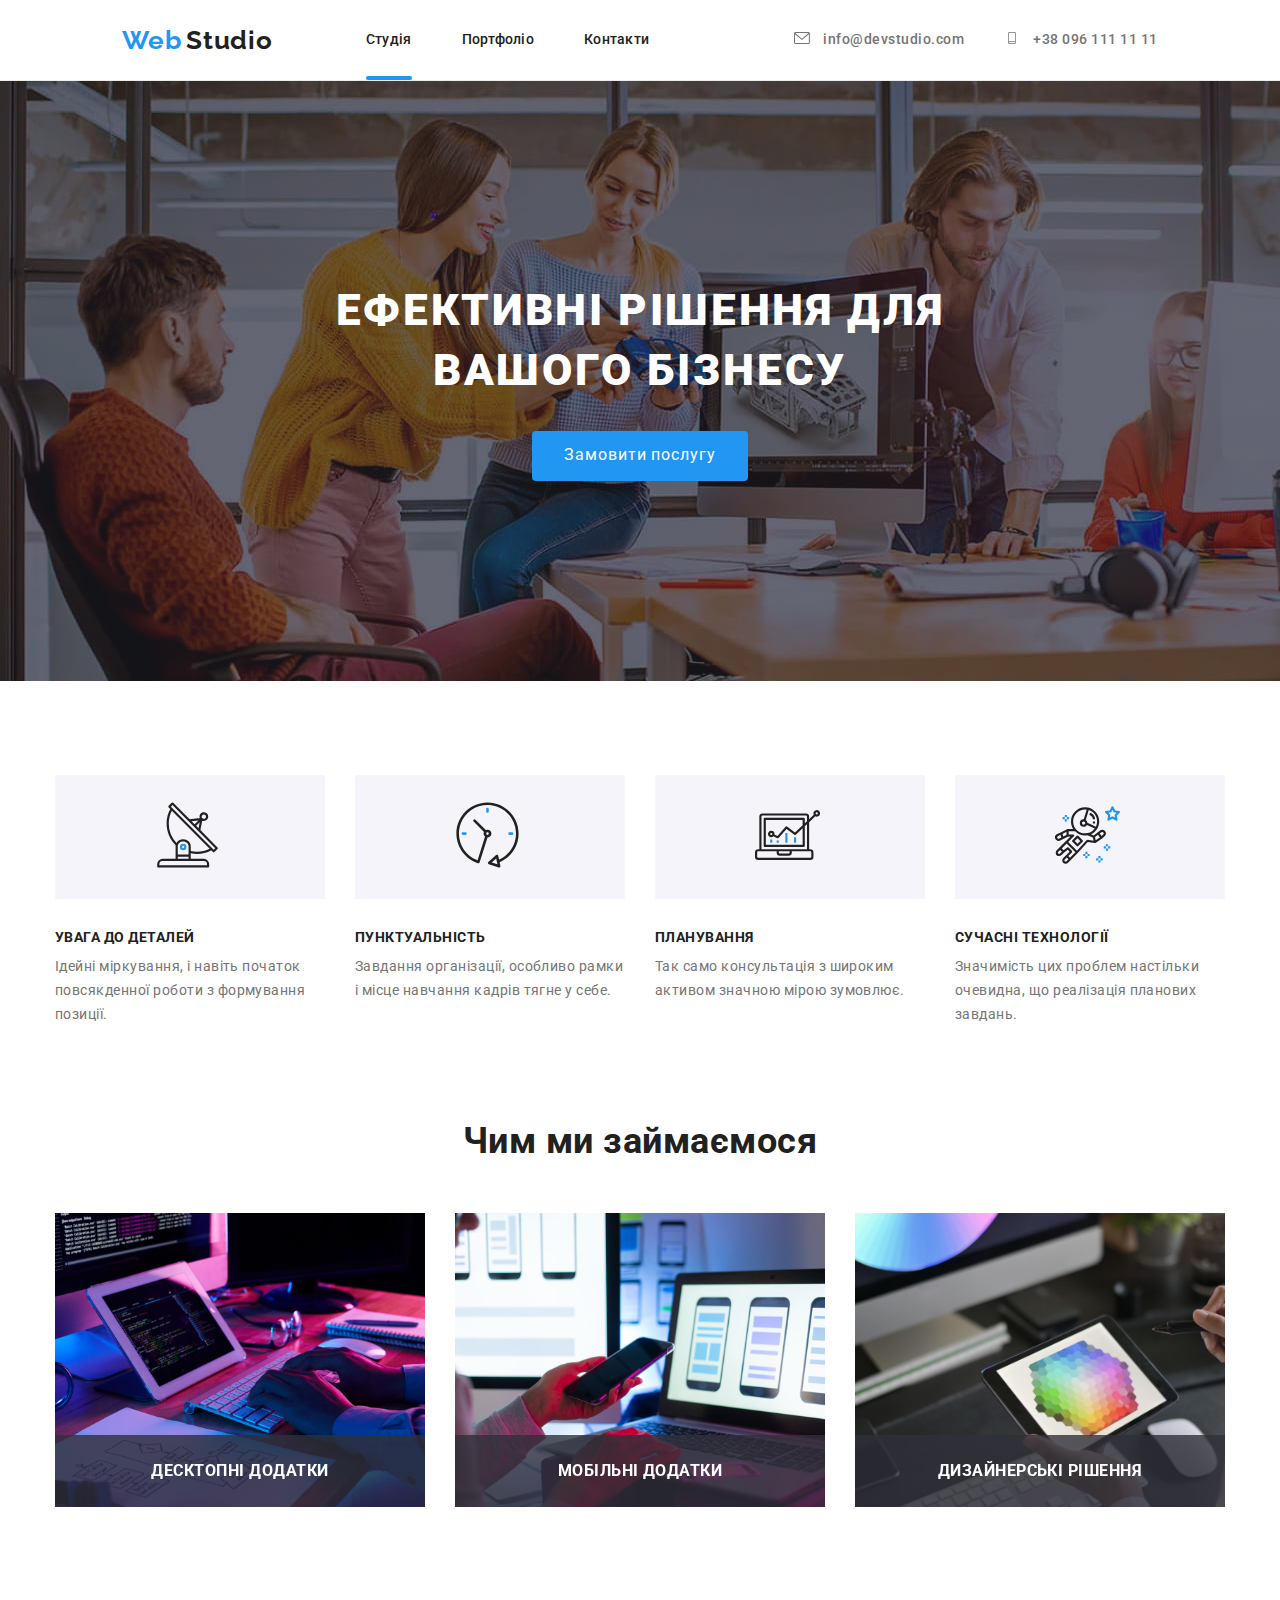
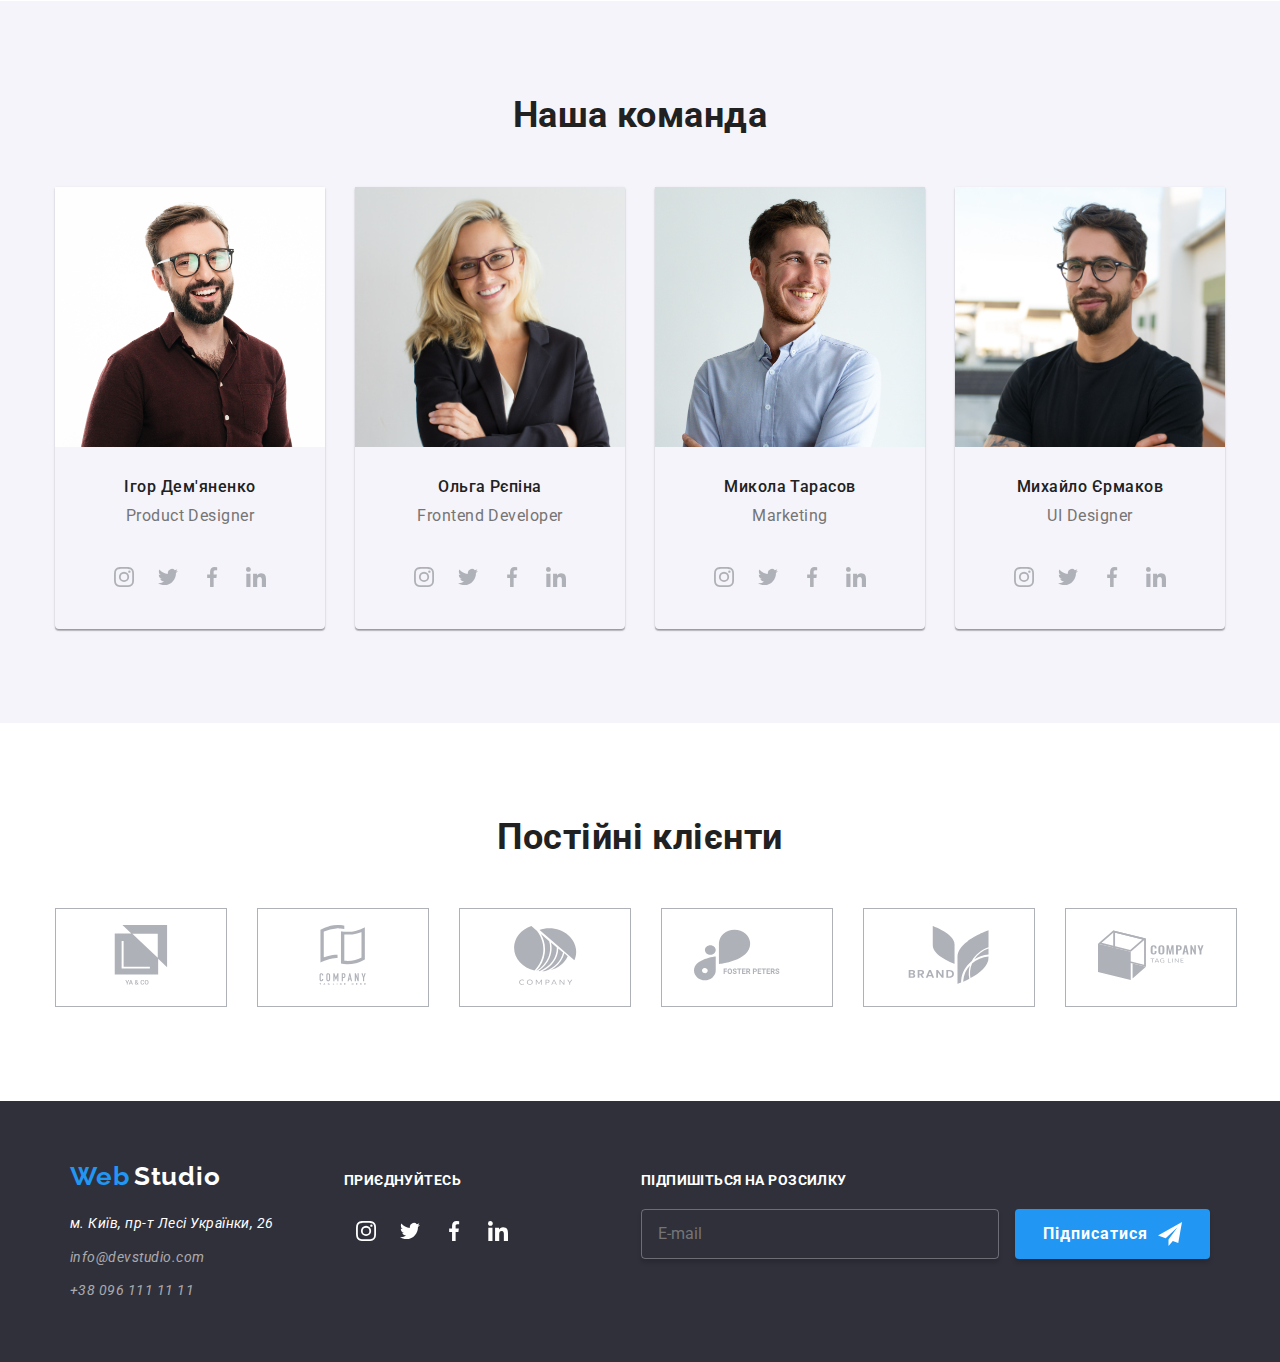
==== index.html @ b7b803d7 "Старт домашки 7" ====
<!DOCTYPE html>
<html lang="uk">
<head>
    <meta charset="UTF-8">
    <meta http-equiv="X-UA-Compatible" content="IE=edge">
    <meta name="viewport" content="width=device-width, initial-scale=1.0">
    
    <link rel="preconnect" href="https://fonts.googleapis.com">
    <link rel="preconnect" href="https://fonts.gstatic.com" crossorigin>
    <link href="https://fonts.googleapis.com/css2?family=Raleway:wght@700&family=Roboto:wght@400;500;700;900&display=swap"
    rel="stylesheet">
    <link rel="stylesheet" href="https://cdnjs.cloudflare.com/ajax/libs/modern-normalize/1.1.0/modern-normalize.min.css">
    <link rel="stylesheet" href="./css/styles.css">
    <title>WebStudio</title>
</head>
    <body>
        <!-- Шапка загальна -->
        <header class="site-header">
            <div class="headercontainerflex">
                <nav class="navcontainer">
                    <a href="index.html" lang="en"><span class="logo-part-one">Web</span> <span class="logo-part-two">Studio</span>
                    </a>
                    <!-- Шапка-ліво -->
                    <ul class="site-nav list">
                        <li class="item"><a href="./index.html" class="site-nav-link current">Студія</a></li>
                        <li class="item"><a href="./portfolio.html" class="site-nav-link">Портфоліо</a></li>
                        <li class="item"><a href="" class="site-nav-link">Контакти</a></li>
                    </ul>
                </nav>
                
                <!-- Шапка-контакти -->
                <div class="contactcontainer">
                    <ul class="header-contact">
                        <li class="item icons-header">
                            
                            <a href="mailto:info@devstudio.com" class="contact-link">
                            <svg class="icon-mail" width="16" height="12">
                                <use href="./images/icons.svg#icon-envelope"></use>
                            </svg> <span class="mail-address">info@devstudio.com</span>
                            </a> </li>
                        <li class="item icons-header">
                            <a href="tel:+380961111111" class="contact-link">
                            <svg class="icon-smartphone" width="16" height="12">
                                <use href="./images/icons.svg#icon-smartphone"></use>
                            </svg>
                            <span class="phone-number">+38 096 111 11 11</span> </a> </li>
                    </ul>
                </div>
            </div>
        </header>
    
        <!-- Основний контент -->
        <main>
            <div class="backgroundsection">
                <!-- Hero заголовок -->
                <section class="hero">
                    <div class="overlay">
                        <div class="herocontainer">
                        <h1 class="hero-title">ЕФЕКТИВНІ РІШЕННЯ ДЛЯ <br> ВАШОГО БІЗНЕСУ</h1>
                        <button class="hero-button" type="button" data-modal-open>Замовити послугу</button>
                    </div>

                    <div class="backdrop is-hidden" data-modal>
                        <div class="modal">
                            <form class="modal-form" name="modal-form">
                                <p>Залиште свої дані, ми вам передзвонимо</p>
                                <div class="form-field">
                                    <label for="name">Ім'я</label>
                                    <input type="text" name="name" id="name">
                                    <svg class="modal-icon" width="18" height="18">
                                        <use href="./images/icons.svg#icon-person"></use>
                                    </svg>
                                </div>
                            
                                <div class="form-field">
                                    <label for="tel">Телефон</label>
                                    <input type="tel" name="phone-number" id="tel">
                                    <svg class="modal-icon" width="18" height="18">
                                        <use href="./images/icons.svg#icon-phone"></use>
                                    </svg>
                                </div>
                            
                                <div class="form-field">
                                    <label for="mail">Пошта</label>
                                    <input type="email" name="email" id="mail">
                                    <svg class="modal-icon" width="18" height="18">
                                        <use href="./images/icons.svg#icon-email"></use>
                                    </svg>
                                </div>
                            
                                <div class="form-comment">
                                    <label for="comment">Коментар</label>
                                    <textarea name="comment" id="comment" rows="5" placeholder="Введіть текст"></textarea>
                                </div>
                            
                                <div class="form-checkbox">
                                    <label class="policy">
                                        <input class="checkbox" type="checkbox" name="policy">
                                        <span class="icon-checkbox"></span>
                                        <span class="policy-text">Погоджуюся з розсилкою та приймаю <a href="" class="policy-link">Умови договору</a></span>
                                    </label>
                                </div>
                            
                                <button type="submit" class="modal-button">Відправити</button>
                            </form>

                            <button class="button-close" type="button" data-modal-close>
                                <svg class="icon-close" width="18" height="18">
                                    <use href="./images/icons.svg#icon-close"></use>
                                </svg>
                            </button>
                        </div>
                    </div>
                </section>
            </div>

                </section>
                <!-- Наші переваги -->
                <!-- Приховати даний заголовок -->
            <div class="contentinterval">
                <section class="section secondary no-padding">
                    <div class="benefit-container">
                        <h2 class="section-title-hiden">Наші переваги</h2>
                        <ul class="benefits-item">
                            <li>
                                <div class="benefit-icons">
                                    <svg class="benefits-icons-antena" width="65" height="70">
                                        <use href="./images/icons.svg#icon-antenna"></use>
                                    </svg>
                                </div>
                                <h3 class="benefit-section-title-text">УВАГА ДО ДЕТАЛЕЙ</h3>
                                <p class="benefit-section-title-paragraph">Ідейні міркування, і навіть початок повсякденної роботи з
                                    формування позиції.</p>
                            </li>

                            <li>
                                <div class="benefit-icons">
                                    <svg class="benefits-icons-clock" width="65" height="70">
                                        <use href="./images/icons.svg#icon-clock"></use>
                                    </svg>
                                </div>
                                <h3 class="benefit-section-title-text">ПУНКТУАЛЬНІСТЬ</h3>
                                <p class="benefit-section-title-paragraph">Завдання організації, особливо рамки і місце навчання
                                    кадрів
                                    тягне у себе.</p>
                            </li>

                            <li>
                                <div class="benefit-icons">
                                    <svg class="benefits-icons-diagram" width="65" height="70">
                                        <use href="./images/icons.svg#icon-diagram"></use>
                                    </svg>
                                </div>
                                <h3 class="benefit-section-title-text">ПЛАНУВАННЯ</h3>
                                <p class="benefit-section-title-paragraph">Так само консультація з широким активом значною мірою
                                    зумовлює.
                                </p>
                            </li>

                            <li>
                                <div class="benefit-icons">
                                    <svg class="benefits-icons-astronaut" width="65" height="70">
                                        <use href="./images/icons.svg#icon-astronaut"></use>
                                    </svg>
                        
                                </div class="benefit-icons">
                                <h3 class="benefit-section-title-text">СУЧАСНІ ТЕХНОЛОГІЇ</h3>
                                <p class="benefit-section-title-paragraph">Значимість цих проблем настільки очевидна, що реалізація
                                    планових
                                    завдань.</p>
                            </li>
                        </ul>
                    </div>
                </section>
            </div>

                <section class="section secondary">
                    <div class="what-we-do-container contentinterval">
                        <h2 class="section-title working">Чим ми займаємося</h2>
                        <ul class="what-we-do-item">
                            <li class="what-we-do-image">
                                <div class="what-we-do-box" >
                                    <a href=""></a> <img width="370" src="./images/index/robota1.jpg"
                                        alt="Розробка програмного забезпечення та його тестування">
                                        <p class="label">ДЕСКТОПНІ ДОДАТКИ</p>
                                </div>
                            </li>
                            <li class="what-we-do-image">
                                <div class="what-we-do-box">
                                    <a href=""></a> <img width="370" src="./images/index/robota2.jpg" alt="Розробка мобільних додатків та їх тестування">
                                    <p class="label">МОБІЛЬНІ ДОДАТКИ</p>
                                </div>
                            </li>
                            <li class="what-we-do-image">
                                <div class="what-we-do-box">
                                    <a href=""></a> <img width="370" src="./images/index/robota3.jpg" alt="Розробка дизайну вашого майбутнього проекту">
                                    <p class="label">ДИЗАЙНЕРСЬКІ РІШЕННЯ</p>
                                </div>
                            </li>
                        </ul>
                    </div>
                </section>
            </div>

            <section class="section third">
                <div class="teamcontainer">
                    <h2 class="section-title">Наша команда</h2>
                    <ul class="team-item">
                        <li class="team-member"><img width="270" src="./images/index/igor.jpg"
                                alt="Ігор Дем'яненко Product Designer">
                            <h3 class="team-section-title">Ігор Дем'яненко</h3>
                            <p lang="en" class="team-section-paragraph">Product Designer</p>
                                <ul class="team-social-list">
                                    <li class="social-list-item">
                                        <a class="team-social-item" href="./">
                                            <svg class="social-icon-team" width="20" height="20">
                                                <use href="./images/icons.svg#icon-instagram"></use>
                                            </svg>
                                        </a>
                                    </li>
                                    <li class="social-list-item">
                                        <a class="team-social-item" href="./">
                                            <svg class="social-icon-team" width="20" height="20">
                                                <use href="./images/icons.svg#icon-twitter"></use>
                                            </svg>
                                        </a>
                                    </li>
                                    <li class="social-list-item">
                                        <a class="team-social-item" href="./">
                                            <svg class="social-icon-team" width="20" height="20">
                                                <use href="./images/icons.svg#icon-facebook"></use>
                                            </svg>
                                        </a>
                                    </li>
                                    <li class="social-list-item">
                                        <a class="team-social-item" href="./">
                                            <svg class="social-icon-team" width="20" height="20">
                                                <use href="./images/icons.svg#icon-linkedin"></use>
                                            </svg>
                                        </a>
                                    </li>
                                </ul>
                        </li>
            
                        <li class="team-member"><img width="270" src="./images/index/olga.jpg"
                                alt="Ольга Рєпіна Frontend Developer">
                            <h3 class="team-section-title">Ольга Рєпіна</h3>
                            <p lang="en" class="team-section-paragraph">Frontend Developer</p>
                                <ul class="team-social-list">
                                    <li class="social-list-item">
                                        <a class="team-social-item" href="./">
                                            <svg class="social-icon-team" width="20" height="20">
                                                <use href="./images/icons.svg#icon-instagram"></use>
                                            </svg>
                                        </a>
                                    </li>
                                    <li class="social-list-item">
                                        <a class="team-social-item" href="./">
                                            <svg class="social-icon-team" width="20" height="20">
                                                <use href="./images/icons.svg#icon-twitter"></use>
                                            </svg>
                                        </a>
                                    </li>
                                    <li class="social-list-item">
                                        <a class="team-social-item" href="./">
                                            <svg class="social-icon-team" width="20" height="20">
                                                <use href="./images/icons.svg#icon-facebook"></use>
                                            </svg>
                                        </a>
                                    </li>
                                    <li class="social-list-item">
                                        <a class="team-social-item" href="./">
                                            <svg class="social-icon-team" width="20" height="20">
                                                <use href="./images/icons.svg#icon-linkedin"></use>
                                            </svg>
                                        </a>
                                    </li>
                                </ul>
                        </li>
            
                        <li class="team-member"><img width="270" src="./images/index/mikola.jpg" alt="Микола Тарасов Marketing">
                            <h3 class="team-section-title">Микола Тарасов</h3>
                            <p lang="en" class="team-section-paragraph">Marketing</p>
                                <ul class="team-social-list">
                                    <li class="social-list-item">
                                        <a class="team-social-item" href="./">
                                            <svg class="social-icon-team" width="20" height="20">
                                                <use href="./images/icons.svg#icon-instagram"></use>
                                            </svg>
                                        </a>
                                    </li>
                                    <li class="social-list-item">
                                        <a class="team-social-item" href="./">
                                            <svg class="social-icon-team" width="20" height="20">
                                                <use href="./images/icons.svg#icon-twitter"></use>
                                            </svg>
                                        </a>
                                    </li>
                                    <li class="social-list-item">
                                        <a class="team-social-item" href="./">
                                            <svg class="social-icon-team" width="20" height="20">
                                                <use href="./images/icons.svg#icon-facebook"></use>
                                            </svg>
                                        </a>
                                    </li>
                                    <li class="social-list-item">
                                        <a class="team-social-item" href="./">
                                            <svg class="social-icon-team" width="20" height="20">
                                                <use href="./images/icons.svg#icon-linkedin"></use>
                                            </svg>
                                        </a>
                                    </li>
                                </ul>
                        </li>
            
                        <li class="team-member"><img width="270" src="./images/index/mihaylo.jpg" alt="Михайло Єрмаков">
                            <h3 class="team-section-title">Михайло Єрмаков</h3>
                            <p lang="en" class="team-section-paragraph">UI Designer</p>
                                <ul class="team-social-list">
                                    <li>
                                        <a class="team-social-item" href="./">
                                            <svg class="social-icon-team" width="20" height="20">
                                                <use href="./images/icons.svg#icon-instagram"></use>
                                            </svg>
                                        </a>
                                    </li>
                                    <li>
                                        <a class="team-social-item" href="./">
                                            <svg class="social-icon-team" width="20" height="20">
                                                <use href="./images/icons.svg#icon-twitter"></use>
                                            </svg>
                                        </a>
                                    </li>
                                    <li>
                                        <a class="team-social-item" href="./">
                                            <svg class="social-icon-team" width="20" height="20">
                                                <use href="./images/icons.svg#icon-facebook"></use>
                                            </svg>
                                        </a>
                                    </li>
                                    <li>
                                        <a class="team-social-item" href="./">
                                            <svg class="social-icon-team" width="20" height="20">
                                                <use href="./images/icons.svg#icon-linkedin"></use>
                                            </svg>
                                        </a>
                                    </li>
                                </ul>
                </div>
            </section>

            <section class="section section-clients">
                <h2 class="section-title">Постійні клієнти</h2>
                <ul class="clients">
                    <li class="icon-clients-item">
                        <a class="icon-clients" href="./">
                            <svg class="client1" width="106" height="60">
                                <use href="./images/icons.svg#icon-client-1"></use>
                            </svg>
                        </a>
                    </li>

                    <li class="icon-clients-item">
                        <a class="icon-clients" href="./">
                            <svg class="client1" width="106" height="60">
                                <use href="./images/icons.svg#icon-client-2"></use>
                            </svg>
                        </a>
                    </li>

                    <li class="icon-clients-item">
                        <a class="icon-clients" href="./">
                            <svg class="client1" width="106" height="60">
                                <use href="./images/icons.svg#icon-client-3"></use>
                            </svg>
                        </a>
                    </li>
                    
                    <li class="icon-clients-item">
                        <a class="icon-clients" href="./">
                            <svg class="client1" width="106" height="60">
                                <use href="./images/icons.svg#icon-client-4"></use>
                            </svg>
                        </a>
                    </li>

                    <li class="icon-clients-item">
                        <a class="icon-clients" href="./">
                            <svg class="client1" width="106" height="60">
                                <use href="./images/icons.svg#icon-client-5"></use>
                            </svg>
                        </a>
                    </li>

                    <li class="icon-clients-item">
                        <a class="icon-clients" href="./">
                            <svg class="client1" width="106" height="60">
                                <use href="./images/icons.svg#icon-client-6"></use>
                            </svg>
                        </a>
                    </li>
                </ul>
            </section>

        </main>    

        <!-- Підвал -->
        <footer class="footer-page">
            <div class="container">
                <div class="footercontainer">
                    <div class="footer-logo-and-address">
                        <a href="index.html" lang="en"><span class="logo-part-one">Web</span> <span class="logo-part-three">Studio</span> </a>
                        <address>
                            <ul>
                                <li> <a href="https://goo.gl/maps/7kfiWNjeo1rzyNs9A" class="contact-link-map"> м. Київ, пр-т Лесі Українки,
                                        26</a></li>
                                <li><a href="mailto:info@devstudio.com" class="contact-link-footer mail">info@devstudio.com</a></li>
                                <li><a href="tel:+380961111111" class="contact-link-footer phone">+38 096 111 11 11</a> </li>
                            </ul>
                        </address>
                    </div>

                    <div class="section-join">
                        <p class="join-item">приєднуйтесь</p>
                        <ul class="join-socials">
                            <li>
                                <a class="footer-social-item" href="./">
                                    <svg class="footer-social-icon" width="20" height="20">
                                        <use href="./images/icons.svg#icon-instagram"></use>
                                    </svg>
                                </a>
                            </li>
                            <li>
                                <a class="footer-social-item" href="./">
                                    <svg class="footer-social-icon" width="20" height="20">
                                        <use href="./images/icons.svg#icon-twitter"></use>
                                    </svg>
                                </a>
                            </li>
                            <li>
                                <a class="footer-social-item" href="./">
                                    <svg class="footer-social-icon" width="20" height="20">
                                        <use href="./images/icons.svg#icon-facebook"></use>
                                    </svg>
                                </a>
                            </li>
                            <li>
                                <a class="footer-social-item" href="./">
                                    <svg class="footer-social-icon" width="20" height="20">
                                        <use href="./images/icons.svg#icon-linkedin"></use>
                                    </svg>
                                </a>
                            </li>
                        </ul>
                    </div>
                    <div class="footer-form">
                        <p class="footer-title">Підпишіться на розсилку</p>
                        <form class="submit-form">
                            <input type="email" name="name" placeholder="E-mail">
                            <button type="submit" class="footer-button">Підписатися
                                <svg class="icon-send" width="24" height="24">
                                    <use href="./images/icons.svg#icon-send"></use>
                                </svg>
                            </button>
                        </form>
                    </div>
                </div>
            </div>
        </footer>
        <script src="./js/modal.js"></script>
    </body>
</html>
---- css/styles.css ----
/* Основний колір тексту #757575; */
/* Другорядний колір тексту rgba(117, 117, 117, 1) */
/* Стиль заголовка #FFFFFF; */
/* Білий #FFFFFF */
/* Білий другорядний #F5F5F5 */
/* Акцент #2196F3 */

:root {
    --primary-text-color: rgba(117, 117, 117, 1);
    --primary-background-color: #FFFFFF;
    --secondary-background-color: #F5F5F5;
    --third-background-color: #F5F4FA;
    --title-text-color: #212121;
    --accent-color: #2196F3;
    --contact-link-text-color: #757575;
    --hero-title-color: #FFFFFF;
    --hero-background-color: #2F303A;
    --backdrop-color: rgba(0, 0, 0, 0.2);
    --animation-duration: 250ms;
    --time-distribution-function: cubic-bezier(0.4, 0, 0.2, 1);
    --close-button-color: rgba(0, 0, 0, 0.1);


}

/* Загальні на весь документ */
body {
    background: var(--primary-background-color);
    color: var(--primary-text-color);
    font-family: 'Roboto', sans-serif;
    letter-spacing: 0.03em;
    }

ul {
        list-style: none;
        margin: 0px;
        padding: 0px;
    }

a {
    text-decoration-line: none;
}

img {
    display: block;
}

.section {
    margin: 0;
    padding-bottom: 94px;
    padding-top: 94px;
    /* border: 2px solid red; */
}

.section-title {
    color: var(--title-text-color);
    font-weight: 700;
    font-size: 36px;
    line-height: 1.16;
    text-align: center;
    padding: 0;
    margin-bottom: 50px;

}

.no-padding {
    padding-top: 0;
    padding-bottom: 0;
}

h1, h2, h3, h4, h5, h6, p {
    margin: 0;
    padding: 0;
}

/* Логотип шапка */

.site-header {
    background-color: var(--hero-title-color);
    /* border: 2px solid tomato; */
    border-bottom: 1px solid #ECECEC;
}

.navcontainer {
    margin-left: auto;
    margin-right: auto;
    padding-left: 15px;
    padding-right: 15px;
    /* border: 2px solid tomato; */
    display: flex;
    align-items: center;
}

.headercontainerflex {
    display: flex;
    width: 1200px;
    align-items: center;
    margin-left: auto;
    margin-right: auto;
    padding-left: 15px;
    padding-right: 15px;
    /* border: 2px solid tomato; */
}

.herocontainer, .benefit-container, .what-we-do-container, .teamcontainer, .footercontainer , .filterbutton , .portfoliocontainer {
    margin-left: auto;
    margin-right: auto;
    padding-left: 15px;
    padding-right: 15px;
    width: 1200px;
    /* border: 2px solid tomato; */
}

.logo-part-one {
    color: var(--accent-color);
    letter-spacing: 0.03em;
}
.logo-part-two {
    color: var(--title-text-color);
    letter-spacing: 0.03em;
}

.logo-part-one, .logo-part-two, .logo-part-three {
    font-family: 'Raleway', sans-serif;
    font-weight: 700;
    font-size: 26px;
    line-height: 1.19;
    padding-top: 24px;
    padding-bottom: 24px;
}

/* Навігація шапка */
.site-nav-link:hover, .site-nav-link:focus, .site-nav-link:active {
    color: var(--accent-color);
    /* border-bottom: 5px solid var(--accent-color); */
}

.site-nav, .item {
    display: flex;
    color: var(--title-text-color);
    /* margin-right: 50px; */
}

.site-nav {
    margin-left: 93px;
}

/* .site-nav, .item:not(:last-child) {
    margin-right: 50px;
}  */

.site-nav .item + .item {
    margin-left: 50px;
}

.current {
    position: relative;
}

.current::after {
    content: '';
    position: absolute;
    left: 0;
    bottom: 0;
    display: block;
    width: 100%;
    height: 4px;
    background-color: var(--accent-color);
    border-radius: 2px;
}


.site-nav-link {
    color: var(--title-text-color);
    font-weight: 500;
    font-size: 14px;
    line-height: 1.14;
    letter-spacing: 0.02em;
    /* border: 2px solid black; */
    display: block;
    padding-top: 32px;
    padding-bottom: 32px;
}

/* Шапка контакти */

.contactcontainer {
    margin-left: auto;
    margin-right: auto;
    padding-left: 15px;
    padding-right: 15px;
    /* border: 2px solid tomato; */
    display: flex;
    align-items: center;
}

.header-contact {
    display: flex;
    margin-left: auto;
    align-items: center;
}

.header-contact .item+.item {
    margin-left: 30px;
}

.icons-header {
    align-items: center;
}


.contact-link:hover, .contact-link:focus, .contact-link:active {
    color: var(--accent-color);
    fill: var(--accent-color);
}

.icon-mail, .icon-smartphone {
    fill:currentColor;
}

.phone-number, .mail-address {
    margin-left: 10px;
}


.contact-link {
    color: var(--contact-link-text-color);
    font-weight: 500;
    font-size: 14px;
    line-height: 1.14;
    padding-top: 32px;
    padding-bottom: 32px;
    margin-left: 10px;
    /* padding-left: 10px; */
}

/* Заголовок та бекграунд Hero */
.hero {
    background-color: var(--hero-background-color);
    text-align: center;
}

.overlay {
    background-image: linear-gradient(to right,
    rgba(47, 48, 58, 0.4), 
    rgba(47, 48, 58, 0.4)), 
    url(../images/svg-and-bj/herobg.jpg);
    max-width: 1600px;
    height: 600px;
    margin-left: auto;
    margin-right: auto;
}

.hero-title {
    margin-top: 0;
    padding-top: 200px;
    margin-bottom: 30px;
    font-weight: 900;
    font-size: 44px;
    line-height: 1.36;
    color: var(--hero-title-color);
    letter-spacing: 0.06em;

}

/* Кнопка замовити */

.hero-button {
    background-color: var(--accent-color);
    color: var(--hero-title-color);
    letter-spacing: 0.06em;
    cursor: pointer;
    border-radius: 4px;
    padding: 10px 32px;
    min-width: 216px;
    min-height: 50px;
    text-align: center;
    margin-bottom: 200px;
    border: transparent;
}

/* Модальне вікно Hero */

.backdrop {
    position: fixed;
    top: 0;
    left: 0;
    width: 100%;
    height: 100%;
    background-color: var(--backdrop-color);
    opacity: 1;
    transition: opacity var(--animation-duration) var(--time-distribution-function);
}

.backdrop.is-hidden {
    opacity: 0;
    pointer-events: none;
}

.backdrop.is-hidden .modal {
    transform: translate(-50%, -50%) scale(0.5);
}

.modal {
    position: absolute;
    padding: 40px;
    top: 50%;
    left: 50%;
    width: 528px;
    height: 581px;
    background-color: var(--primary-background-color);
    box-shadow: 0px 1px 3px rgba(0, 0, 0, 0.12),
        0px 1px 1px rgba(0, 0, 0, 0.14),
        0px 2px 1px rgba(0, 0, 0, 0.2);
    border-radius: 4px;

    transform: translate(-50%, -50%) scale(1);
    transition: transform var(--animation-duration) var(--time-distribution-function);
}

.modal-form {
    width: 100%;
}

.modal-form p {
    margin-bottom: 12px;
    font-weight: 700;
    font-size: 20px;
    line-height: 1.15;
    text-align: center;
    color: var(--title-text-color);
}

.form-field {
    position: relative;
    display: flex;
    flex-direction: column;
    margin-bottom: 10px;
    outline: none;
}

.form-field label {
    margin-bottom: 4px;
    text-align: left;
    font-size: 12px;
    line-height: 1.16;
    letter-spacing: 0.01em;
}

.form-field input {
    padding-top: 11px;
    padding-bottom: 11px;
    padding-left: 42px;
    border: 1px solid rgba(33, 33, 33, 0.2);
    border-radius: 4px;
    transition: border-color var(--animation-duration) var(--time-distribution-function);
}

.modal-icon {
    position: absolute;
    top: 50%;
    left: 12px;
    fill: var(--title-color);
    transition: fill var(--animation-duration) var(--time-distribution-function);
}

.form-field:focus-within>.modal-icon {
    fill: var(--accent-color);
}

.form-field:focus-within>input {
    border-color: var(--accent-color);
}

.form-comment {
    display: flex;
    flex-direction: column;
    margin-bottom: 20px;
}

.form-comment label {
    margin-bottom: 4px;
    text-align: left;
    font-size: 12px;
    line-height: 1.16;
    letter-spacing: 0.01em;
}

.form-comment textarea {
    height: 120px;
    padding: 12px 16px;
    resize: none;
    border: 1px solid rgba(33, 33, 33, 0.2);
    border-radius: 4px;
    transition: border-color var(--animation-duration) var(--time-distribution-function);
}

.form-comment:focus-within textarea {
    border-color: var(--accent-color);
}

.form-checkbox {
    margin-bottom: 30px;
    display: flex;
    justify-content: center;
}

.policy {
    display: flex;
    align-items: center;
}

.checkbox {
    position: absolute;
    width: 1px;
    height: 1px;
    margin: -1px;
    border: 0;
    padding: 0;
    /* white-space: nowrap; */
    overflow: hidden;
}

.icon-checkbox {
    display: inline-block;
    width: 16px;
    height: 15px;
    margin-right: 7px;
    border: 2px solid var(--title-text-color);
    border-radius: 2px;
    cursor: pointer;
    transition: border-color var(--animation-duration) var(--time-distribution-function),
                background-image var(--animation-duration) var(--time-distribution-function),
                background-color var(--animation-duration) var(--time-distribution-function);
}

.checkbox:checked+.icon-checkbox {
    border-color: var(--accent-color);
    background-color: var(--accent-color);
    background-image: url(../images/check-icon.svg);
    background-size: contain;
    background-position: center;
    background-origin: border-box;
}

.policy-text {
    font-size: 14px;
    font-weight: 400;
    line-height: 1.71;
    letter-spacing: 0.03em;
    text-align: left;
}

.policy-link {
    position: relative;
    display: inline-block;
    color: var(--accent-color);
}

.modal-button {
    padding: 10px 52px;
    font-weight: 700;
    font-family: inherit;
    font-size: 16px;
    line-height: 1.88;
    letter-spacing: 0.06em;
    color: var(--hero-title-color);
    background: var(--accent-color);
    box-shadow: 0px 4px 4px rgba(0, 0, 0, 0.15);
    border-radius: 4px;
    border-width: 0;
    cursor: pointer;
    transition: background-color var(--animation-duration) var(--time-distribution-function);
}

.modal-button:hover,
.modal-button:focus {
    background-color: #188CE8;
}


.button-close {
    position: absolute;
    display: flex;
    top: 8px;
    right: 8px;
    width: 30px;
    height: 30px;
    justify-content: center;
    align-items: center;

    fill: black;
    border-radius: 50%;
    background: var(--primary-white-color);
    border: 1px solid var(--close-button-color);
    cursor: pointer;

    transition: fill var(--animation-duration) var(--time-distribution-function);
}

.button-close:hover,
.button-close:focus {
    fill: var(--accent-color);
}

.icon-close {
    fill: inherit;
}

/* Наші переваги */

.backgroundsection {
}

.contentinterval {
    padding-top: 94px;
}

.secondary {
    padding-top: 0;
}

.benefits-item {
    display: flex;
    justify-content: space-between;
}

.benefit-icons {
    justify-content: space-between;
    padding: 25px 100px;
    /* display: inline-block;
    display: flex; */
    background-color: var(--third-background-color);
    margin-bottom: 30px;
    align-items: center;
}


.benefits-item .benefit-icons+.benefit-icons {
    margin-left: 30px;
}


/* .benefit-icon-warning::before {
    content: "";
    width: 270px;
    height: 120px;
    display: inline-block;
    margin-right: 10px;
    background-image: url(../images/svg-and-bj/svg/group1.svg);
    align-self: center;
    margin-bottom: 30px;
    background-size: contain;
    background-repeat: no-repeat;
    background-position: center;
}

.benefit-icon-punctuality::before {
    content: "";
    width: 270px;
    height: 120px;
    display: inline-block;
    margin-right: 10px;
    background-image: url(../images/svg-and-bj/svg/group2.svg);
    align-self: center;
    margin-bottom: 30px;
    background-size: contain;
    background-repeat: no-repeat;
    background-position: center;    
}

.benefit-icon-planning::before {
    content: "";
    width: 270px;
    height: 120px;
    display: inline-block;
    margin-right: 10px;
    background-image: url(../images/svg-and-bj/svg/group3.svg);
    align-self: center;
    margin-bottom: 30px;
    background-size: contain;
    background-repeat: no-repeat;
    background-position: center;    
}

.benefit-icon-tex::before {
    content: "";
    width: 270px;
    height: 120px;
    display: inline-block;
    margin-right: 10px;
    background-image: url(../images/svg-and-bj/svg/group4.svg);
    align-self: center;
    margin-bottom: 30px;
    background-size: contain;
    background-repeat: no-repeat;
    background-position: center;
} */

.benefits-item > li {
    width: 270px;
}

.benefits-item .item+.item {
    margin-left: 50px;
    /* border: 2px solid tomato; */
}

.section-title-hiden {
    position: absolute;
    width: 1px;
    height: 1px;
    margin: -1px;
    border: 0;
    padding: 0;
    white-space: nowrap;
    clip-path: inset(100%);
    clip: rect(0 0 0 0);
    overflow: hidden;
}

.benefit-section-title-text {
    color: var(--title-text-color) ;
    font-weight: 700;
    font-size: 14px;
    line-height: 16px;
    margin-bottom: 10px;

}

.benefit-section-title-paragraph {
    color: var(--contact-link-text-color);
    font-weight: 400;
    font-size: 14px;
    line-height: 1.71;
}

/* Чим ми займаємося */

.what-we-do-item {
    display: flex;
}

.working {
    padding-top: 0;
}

.what-we-do-item .what-we-do-image+.what-we-do-image {
    margin-left: 30px;
    /* border: 2px solid tomato; */
}


.what-we-do-image {

}

.what-we-do-box {
    position: relative;
}

.label {
    position: absolute;
    bottom: 0;
    padding-top: 27px;
    padding-bottom: 27px;
    width: 100%;
    font-weight: 700;
    line-height: 1.14;
    text-align: center;
    color: var(--hero-title-color);
    background-color: rgba(47, 48, 58, 0.8);
}


/* Наша команда */

.team-item {
    display: flex;
    text-align: center;
}

.team-member {
    box-shadow: 0px 1px 3px rgba(0, 0, 0, 0.12), 0px 1px 1px rgba(0, 0, 0, 0.14), 0px 2px 1px rgba(0, 0, 0, 0.2);
    border-radius: 0px 0px 4px 4px;

    
}

.team-item .team-member+.team-member {
    margin-left: 30px;
    /* border: 2px solid tomato; */
}




.third {
    background-color: var(--third-background-color);
}

.team-section-title {
    color: var(--title-text-color);
    font-weight: 500;
    font-size: 16px;
    line-height: 1.19;
    margin-top: 30px;
    margin-bottom: 10px;
}

.team-section-paragraph {
    color: var(--contact-link-text-color);
    font-weight: 400;
    font-size: 16px;
    line-height: 19px;
    padding-bottom: 30px;
}

.team-social-list {
    padding-bottom: 30px;
    display: flex;
    justify-content: center;
}

.social-icon-button {
    margin: 0;
    width: 44px;
    height: 44px;
    border-radius: 50%;
    justify-content: center;
    border: none;
}

.icon-social {
    /* border: 1px solid black; */
    display: inline-block;
    margin-bottom: 30px;
    width: 44px;
    height: 44px;
    fill: #AFB1B8;
}

/* .join-socials .icon-footer-social+.icon-footer-social {
    margin-left: 10px;
    /* border: 2px solid tomato; */
} */

.team-social-list .social-list-item+.social-list-item {
    margin-left: 10px;
    /* border: 2px solid tomato; */
}

.icon-social:hover {
    background-color: #2196F3;
    border-radius: 50%;
    /* fill: var(--hero-title-color); */
} 

.team-social-icons:hover {
    fill: var(--hero-title-color);
}

.team-social-icons:hover {

}

.social-icon-team {
    fill: currentColor;
}

.footer-social-icon {
    fill: #FFFFFF;
}

.team-social-item {
    cursor: pointer;
    display: flex;
    color: #AFB1B8;
    justify-content: center;
    padding: 12px;
    border-radius: 50%;
}

.team-social-item:hover {
    background-color: #2196F3;
    border-radius: 50%;
    color: #FFFFFF;
}

.team-social-icons {
    width: 20px;
    height: 20px;
    fill: #AFB1B8;
    background-position: center;
    background-size: contain;
}

.clients {
    display: flex;
    width: 1200px;
    margin-left: auto;
    margin-right: auto;
    justify-content: space-between;
    padding-left: 15px;
    padding-right: 15px;
}

.clients .icon-clients-item+.icon-clients-item {
    margin-left: 30px;
}

.icon-clients {
    fill: #AFB1B8;
    justify-content: space-between;
    border: 1px solid #AFB1B8;
    padding: 16px 32px;
    display: inline-block;
    background-size: contain;
    background-repeat: no-repeat;
    background-position: center;
}

.icon-clients:hover {
    fill: #2196F3;
    border-color: #2196F3;
}

/* Підвал */

.footer-page {
    background-color: var(--hero-background-color);
    /* border: 2px solid tomato; */
}

.container {
    width: 1200px;
    display: flex;
    align-items: center;
    margin-left: auto;
    margin-right: auto;
    padding-left: 15px;
    padding-right: 15px;
    /* border: 2px solid tomato; */
}

.footercontainer {
    padding-top: 60px;
    /* border: 2px solid tomato; */
    display: flex;
}

.contact-link-map {
    color: var(--hero-title-color);
    font-weight: 400;
    font-size: 14px;
    line-height: 1.71;
    display: inline-block;
    margin-top: 20px;
    margin-bottom: 9px;
}

.contact-link-footer {
    color: rgba(255, 255, 255, 0.6);
    font-weight: 400;
    font-size: 14px;
    line-height: 24px;
    display: inline-block;
}

.mail {
    margin-bottom: 9px;
}

.phone {
    margin-bottom: 60px;
}

.logo-part-three {
    color: var(--hero-title-color);
    font-weight: 700;
    font-size: 26px;
    line-height: 1.19;
    letter-spacing: 0.03em;
}

.join-item {
    padding-top: 12px;
    color: var(--hero-title-color);
    font-weight: 700;
    font-size: 14px;
    line-height: 1.14;
    letter-spacing: 0.03em;
    text-transform: uppercase;
    margin-bottom: 20px;
    margin-left: 70px;
}


.footer-social-item {
    cursor: pointer;
    display: flex;
    color: #AFB1B8;
    justify-content: center;
    padding: 12px;
    border-radius: 50%;
}

.footer-social-item:hover {
    background-color: #2196F3;
    color: #2196F3;
    fill: #ffffff;
}

.join-socials {
    display: flex;
    margin-left: 70px;
    justify-content: center;
}

.icon-footer-social {
    cursor: pointer;
    display: flex;
    color: #AFB1B8;
    justify-content: center;
    padding: 12px;
    border-radius: 50%;
}

.social-icons-footer {
    width: 20px;
    height: 20px;
    fill: white;
    background-position: center;
    justify-content: center;
}

.icon-footer-social:hover {
    background-color: #2196F3;
    border-radius: 50%;
}


.icon-footer-social .footer-social-item+.footer-social-item {
    margin-left: 10px;
    border: 1px solid #AFB1B8;
}

.footer-title {
    padding-top: 12px;
        color: var(--hero-title-color);
        font-weight: 700;
        font-size: 14px;
        line-height: 1.14;
        letter-spacing: 0.03em;
        text-transform: uppercase;
        margin-bottom: 20px;
}

.footer-form {
    margin-left: auto;
}

.submit-form input {
    width: 358px;
    margin-right: 12px;
    padding: 15px 16px;
    color: var(--primary-background-color);
    background-color: inherit;
    border: 1px solid rgba(255, 255, 255, 0.3);
    box-shadow: 0px 4px 4px rgba(0, 0, 0, 0.15);
    border-radius: 4px;
}

.footer-button {
    display: inline-flex;
    align-items: center;
    padding: 10px 28px;
    font-family: inherit;
    font-weight: 700;
    font-size: 16px;
    line-height: 1.88;
    letter-spacing: 0.06em;
    color: var(--primary-background-color);
    fill: var(--primary-background-color);
    background-color: var(--accent-color);
    box-shadow: 0px 4px 4px rgba(0, 0, 0, 0.15);
    border-radius: 4px;
    border-width: 0;
    cursor: pointer;

    transition: background-color var(--animation-duration) var(--time-distribution-function);
}

.footer-button:hover,
.footer-button:focus {
    background-color: #188CE8;
}

.icon-send {
    margin-left: 10px;
}

/* Портфоліо */

.portfolio-background-color {

}

.filtering-button:hover, .filtering-button:focus  {
    background-color: var(--accent-color);
    color: var(--hero-title-color);
}

.filterbutton {
    padding-top: 94px;
    margin-top: 0px;
    margin-bottom: 50px;
    /* border: 2px solid tomato; */
    text-align: center;
    justify-content: center;
}

.filtre-item {
    display: flex;
    align-items: center;
    justify-content: center;
}

.filtre-item .filtre-buttom+.filtre-buttom {
    margin-left: 8px;
    /* border: 2px solid tomato; */
}


.filtering-button {
    color: var(--title-text-color);
    font-weight: 500;
    font-size: 16px;
    line-height: 1.63;  
    letter-spacing: 0.03em;
    cursor: pointer;
    border-radius: 4px;
    padding: 6px 22px;
    text-align: center;
    border: transparent;
}

.filtering-button:hover, .filtering-button:focus {
    box-shadow: 0px 3px 1px rgba(0, 0, 0, 0.1), 0px 1px 2px rgba(0, 0, 0, 0.08), 0px 2px 2px rgba(0, 0, 0, 0.12);
}

.portfoliocontainer {
    margin-bottom: 94px;
}

.portfolio-item {
    display: flex;
    flex-wrap: wrap;

}

.portfolio-example {
    margin-right: 30px;
    margin-bottom: 30px;
}

.portfolio-example:hover, .portfolio-example:focus {
    box-shadow: 0px 1px 1px rgba(0, 0, 0, 0.12), 0px 4px 4px rgba(0, 0, 0, 0.06), 1px 4px 6px rgba(0, 0, 0, 0.16);
}

.portfolio-item :nth-child(3n) {
    margin-right: 0;
}

.portfolio-item :nth-last-child(-n+3) {
    margin-bottom: 0;
}

.portfolio-text {
    color: var(--title-text-color);
    font-weight: 700;
    font-size: 18px;
    line-height: 2.0;
    letter-spacing: 0.06em;
    border-left: 1px solid #EEEEEE;
    border-right: 1px solid #EEEEEE;
    padding-left: 24px;
    padding-top: 20px;
    }

.portfolio-paragraph {
    color: var(--contact-link-text-color);
    font-weight: 400;
    font-size: 16px;
    line-height: 1.88;
    letter-spacing: 0.03em;
    padding-top: 4px;
    border-bottom: 1px solid #EEEEEE;
    border-left: 1px solid #EEEEEE;
    border-right: 1px solid #EEEEEE;
    padding-left: 24px;
    padding-bottom: 20px;
}

/* .portfolio-example-box {
    position: relative;
    overflow: hidden;
}

.portfolio-box-overlay {
    position: absolute;
    top: 0;
    left: 0;
    width: 100%;
    height: 100%;
    padding: 63px 24px;
        
    font-size: 18px;
    line-height: 1.56;
        
    color: var(--primary-white-color);
    background-color: var(--accent-color);
    transform: translatey(100%);
    transition: transform var(--animation-duration) var(--time-distribution-function);
}

.portfolio-box-overlay:hover {
    transform: translatey(0);
} */

.rekurs {
    position: relative;
    overflow: hidden;
}

.overlay-port {
    position: absolute;
    width: 370px;
    height: 294px;
    padding-left: 24px;
    padding-right: 24px;
    display: flex;
    color: #ffffff;
    font-size: 18px;
    line-height: 1.55;
    letter-spacing: 0.54px;
    background-color: rgba(33, 150, 243, 0.9);
    transition: transform 250ms cubic-bezier(0.4, 0, 0.2, 1);
    opacity: 0;
}

.portfolio-item li:focus .overlay-port,
.portfolio-item li:hover .overlay-port {
    transform: translateY(-100%);
    opacity: 1;
}

.overlay-port p {
    margin: auto;
}
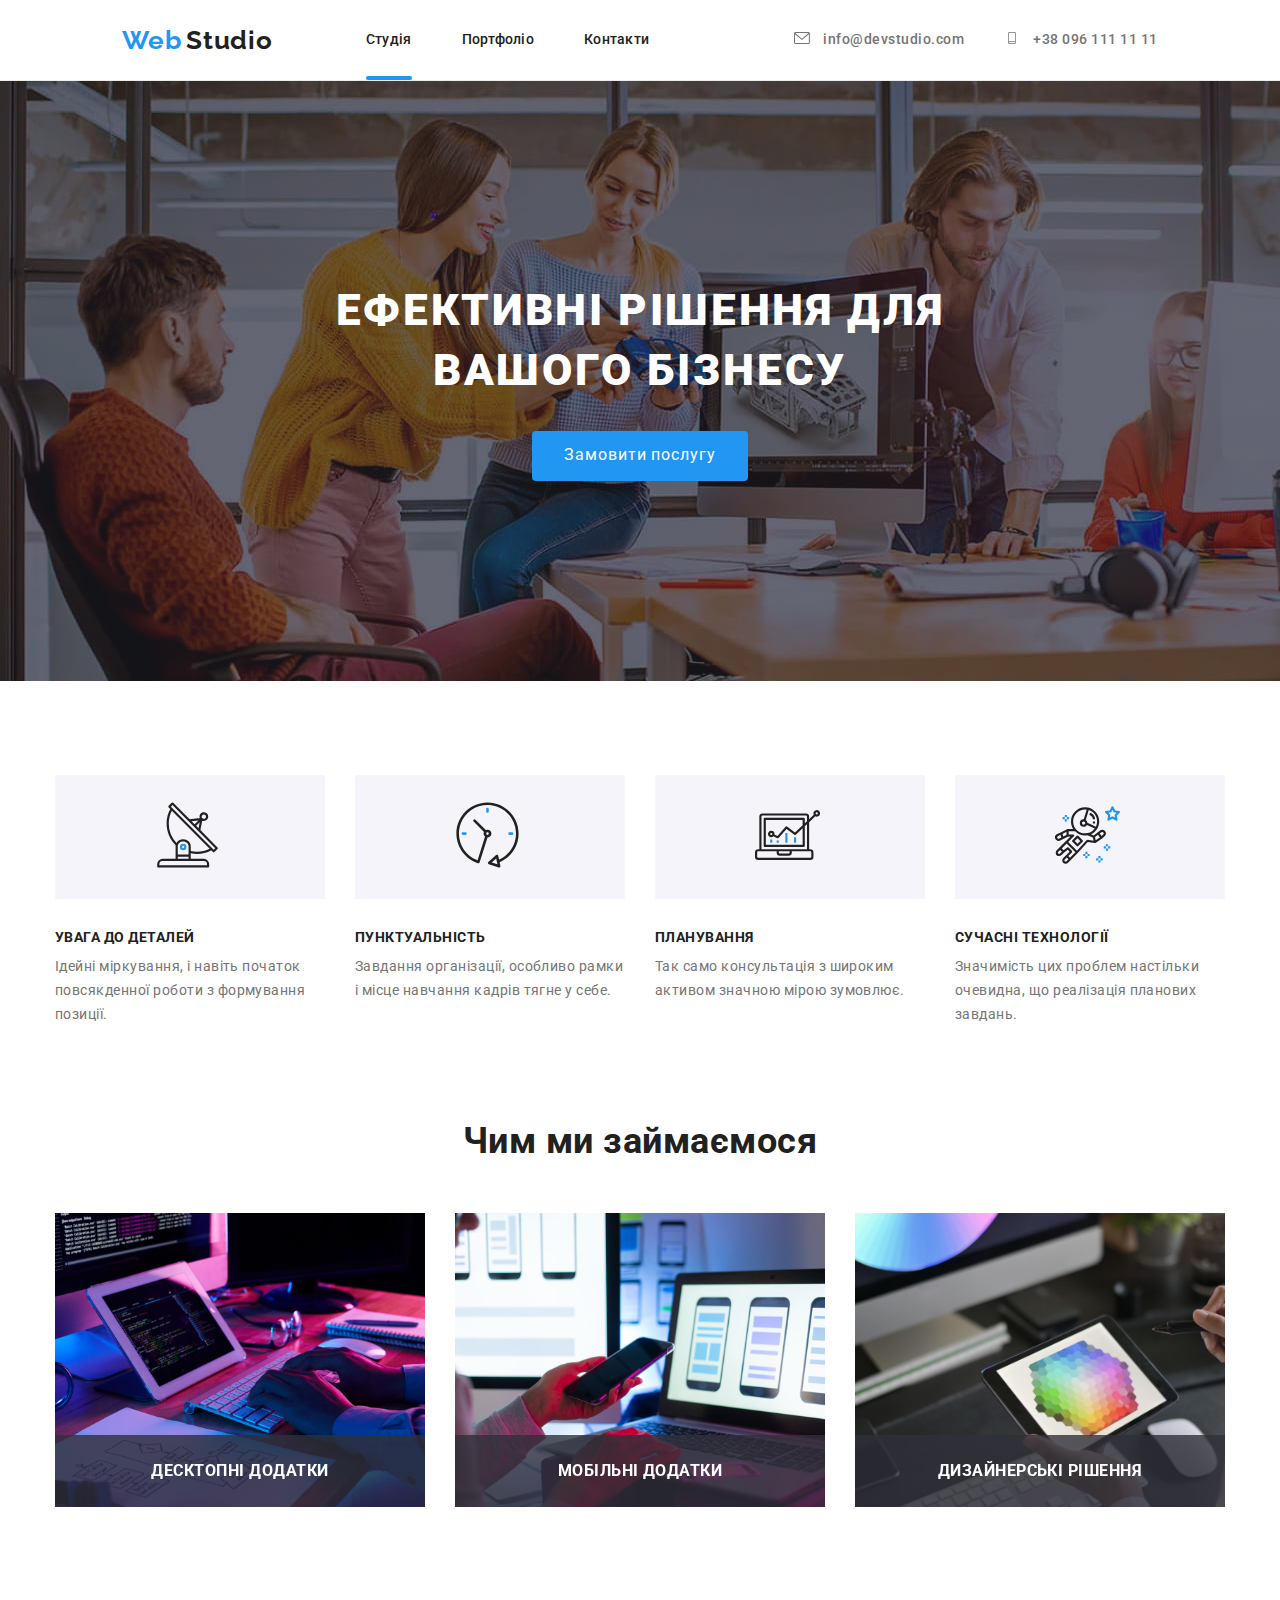
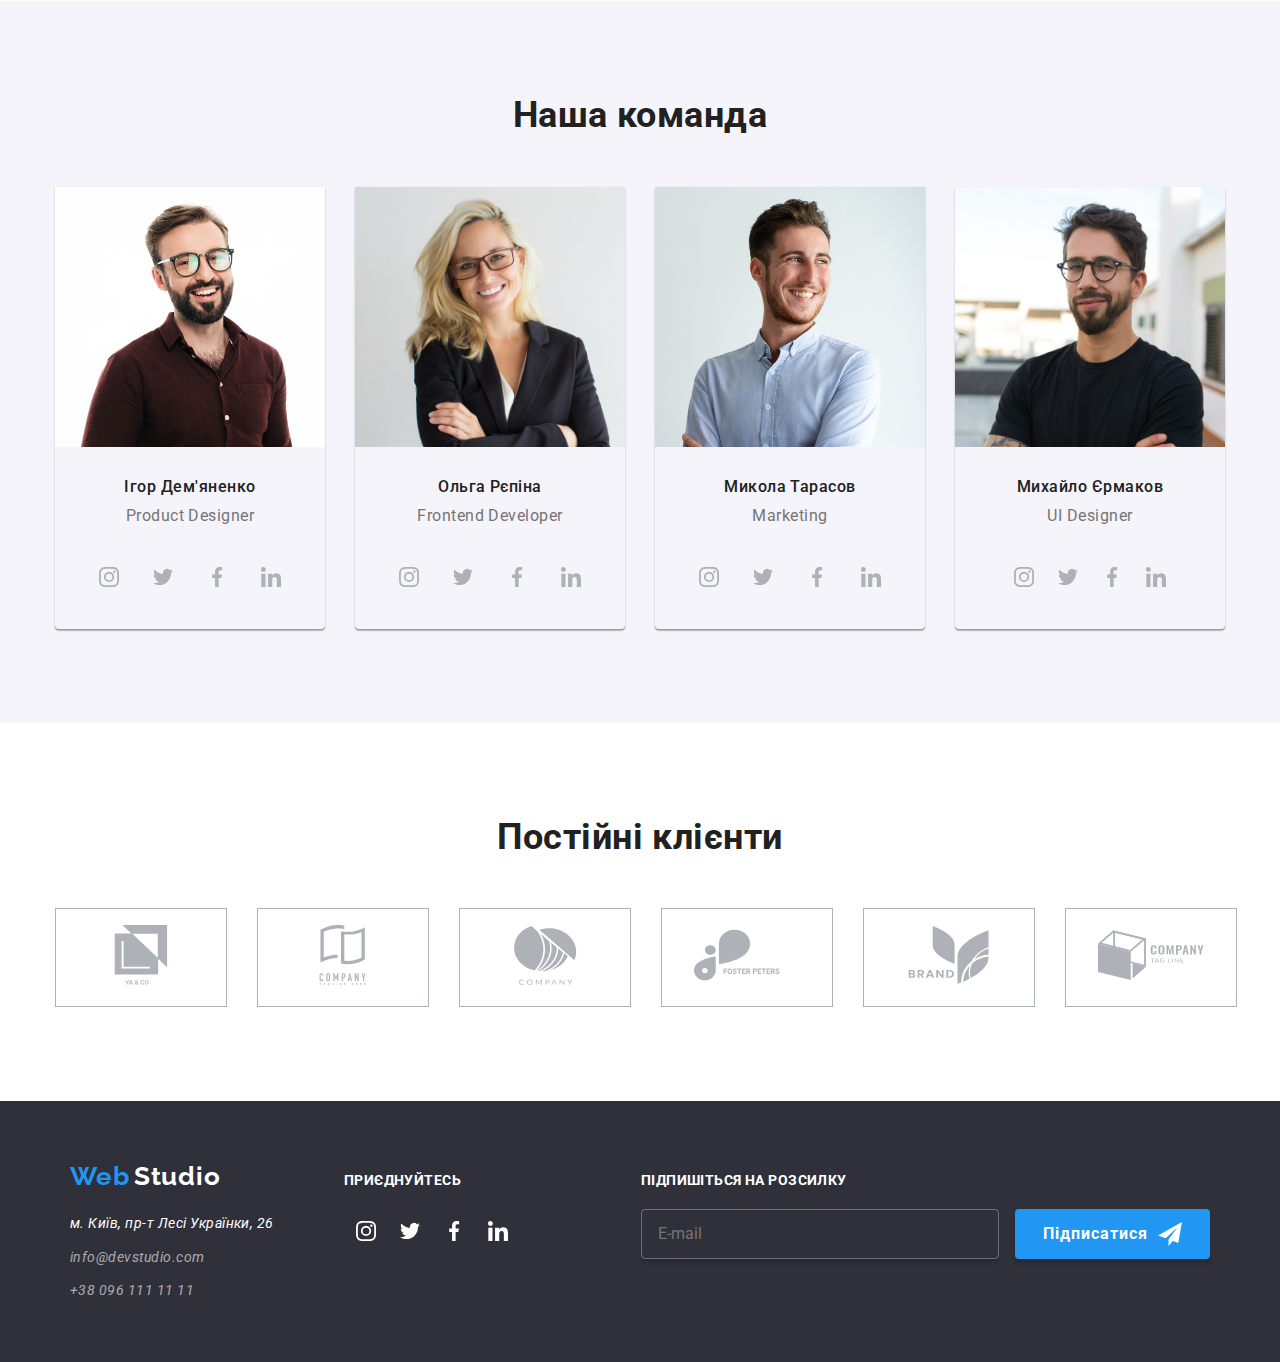
==== commit 8a244a30: "Правки старого коду" ====
--- a/index.html
+++ b/index.html
@@ -32,7 +32,6 @@
                 <div class="contactcontainer">
                     <ul class="header-contact">
                         <li class="item icons-header">
-                            
                             <a href="mailto:info@devstudio.com" class="contact-link">
                             <svg class="icon-mail" width="16" height="12">
                                 <use href="./images/icons.svg#icon-envelope"></use>
--- a/css/styles.css
+++ b/css/styles.css
@@ -509,8 +509,6 @@
 
 /* Наші переваги */
 
-.backgroundsection {
-}
 
 .contentinterval {
     padding-top: 94px;
@@ -651,9 +649,6 @@
 }
 
 
-.what-we-do-image {
-
-}
 
 .what-we-do-box {
     position: relative;
@@ -740,10 +735,6 @@
     fill: #AFB1B8;
 }
 
-/* .join-socials .icon-footer-social+.icon-footer-social {
-    margin-left: 10px;
-    /* border: 2px solid tomato; */
-} */
 
 .team-social-list .social-list-item+.social-list-item {
     margin-left: 10px;
@@ -760,9 +751,6 @@
     fill: var(--hero-title-color);
 }
 
-.team-social-icons:hover {
-
-}
 
 .social-icon-team {
     fill: currentColor;
@@ -1002,9 +990,6 @@
 
 /* Портфоліо */
 
-.portfolio-background-color {
-
-}
 
 .filtering-button:hover, .filtering-button:focus  {
     background-color: var(--accent-color);
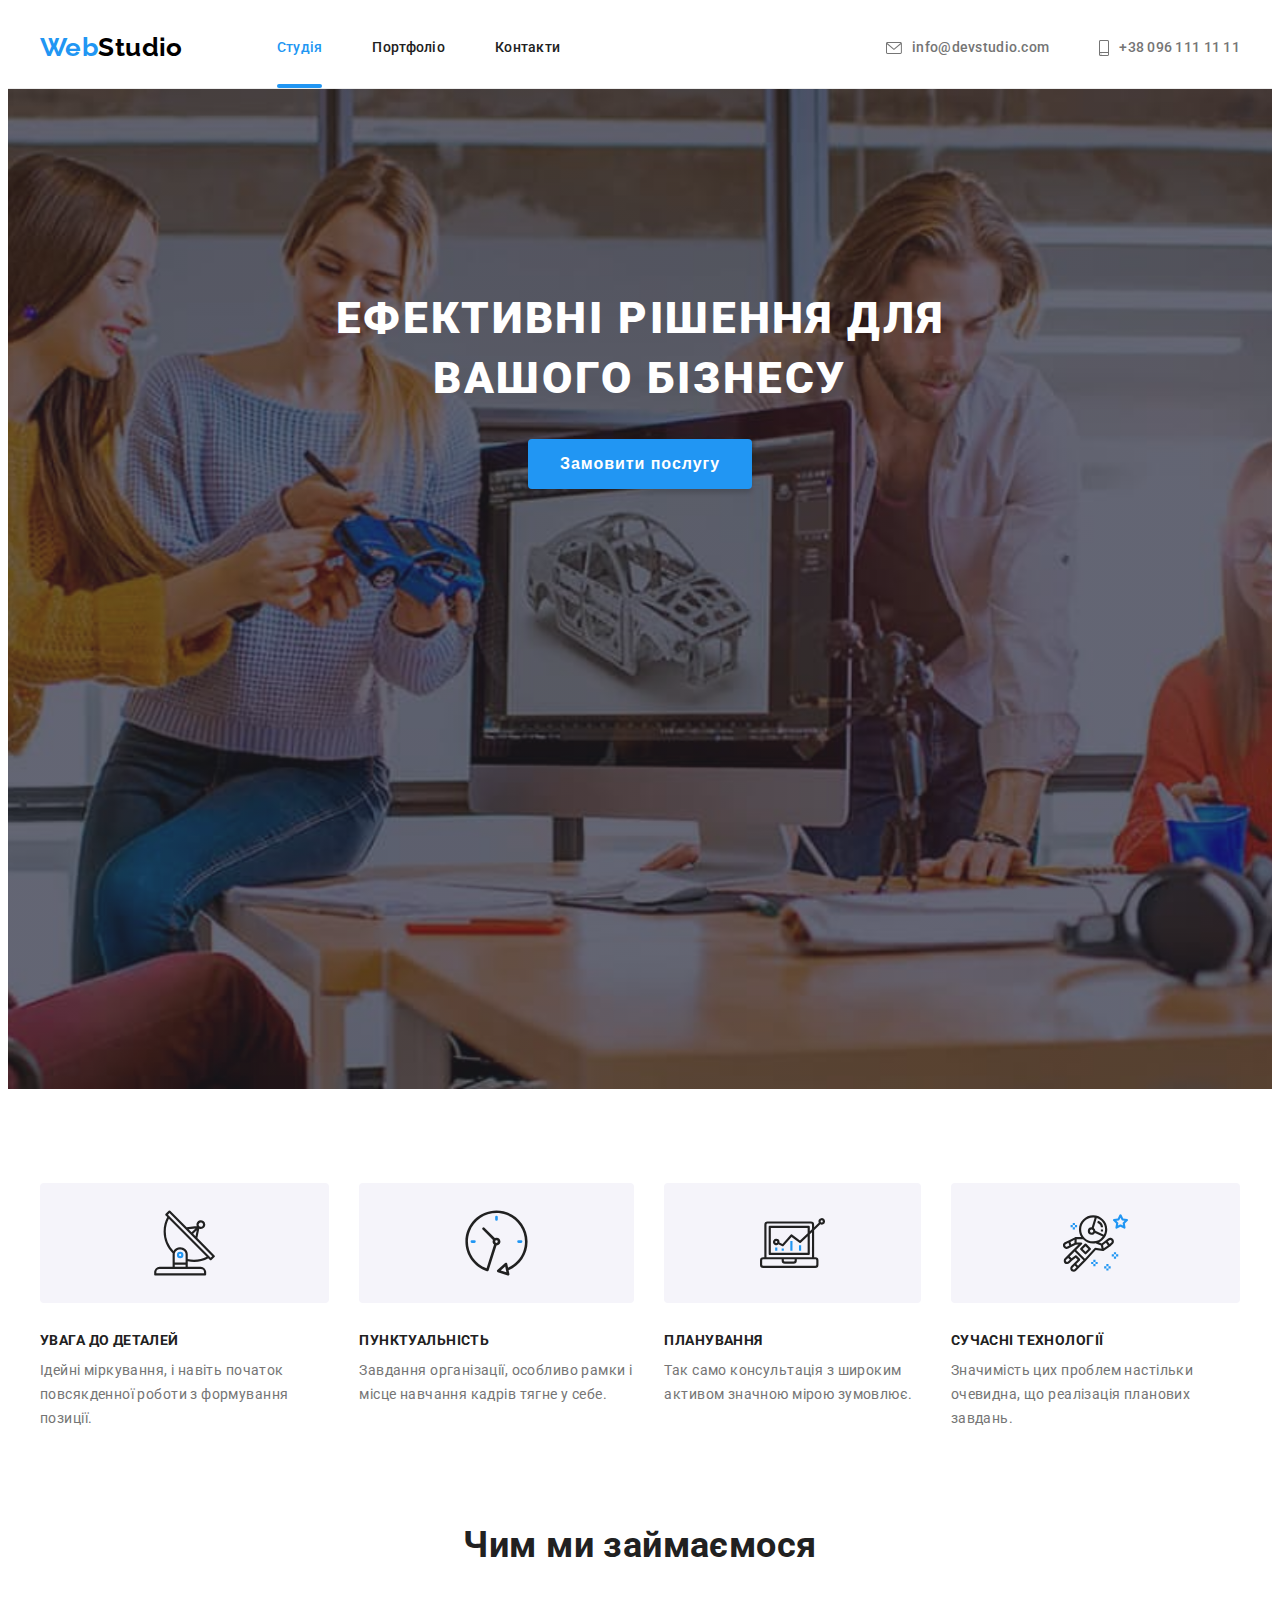
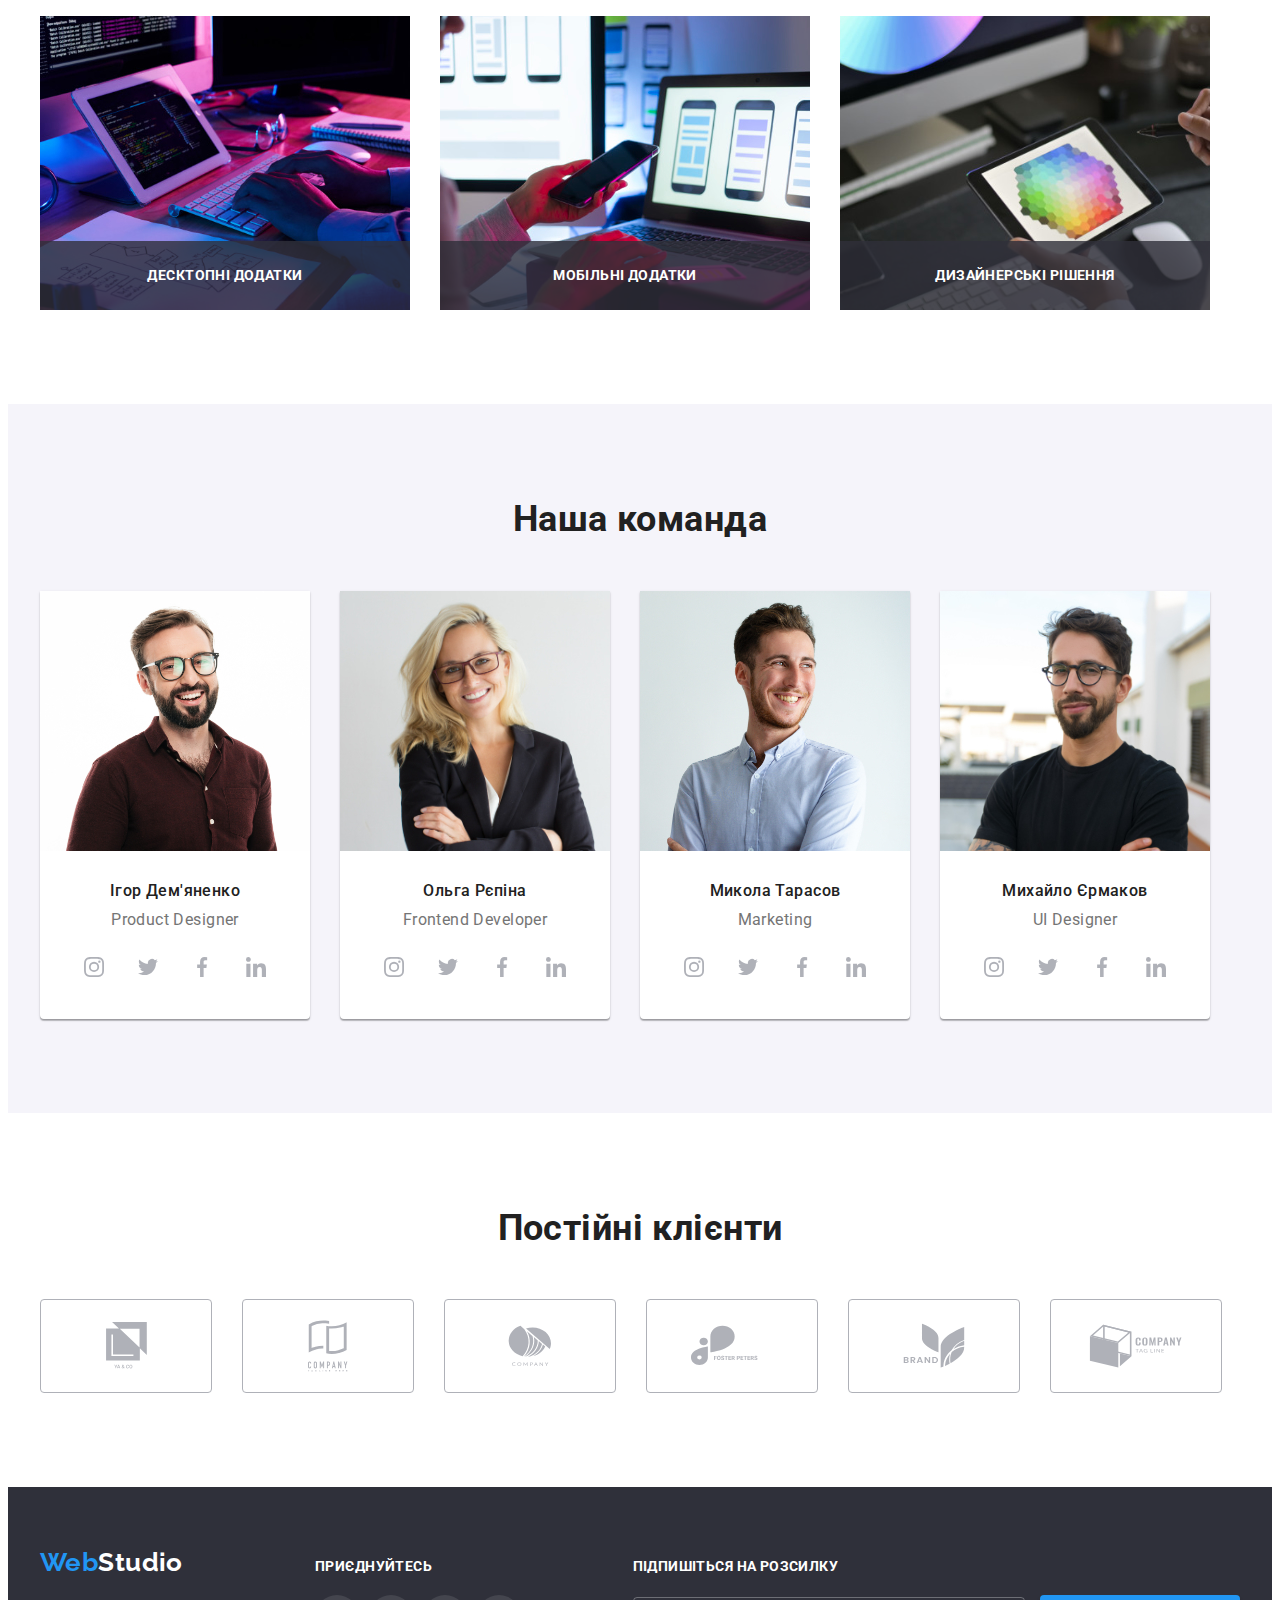
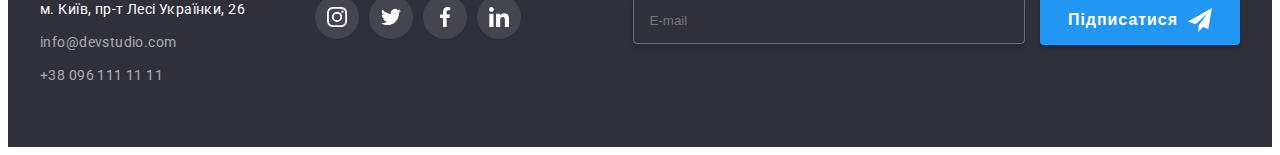
==== commit 70eb40bb: "upd" ====
--- a/index.html
+++ b/index.html
@@ -4,468 +4,426 @@
     <meta charset="UTF-8">
     <meta http-equiv="X-UA-Compatible" content="IE=edge">
     <meta name="viewport" content="width=device-width, initial-scale=1.0">
+    <title>Студія</title>
     
     <link rel="preconnect" href="https://fonts.googleapis.com">
     <link rel="preconnect" href="https://fonts.gstatic.com" crossorigin>
     <link href="https://fonts.googleapis.com/css2?family=Raleway:wght@700&family=Roboto:wght@400;500;700;900&display=swap"
-    rel="stylesheet">
-    <link rel="stylesheet" href="https://cdnjs.cloudflare.com/ajax/libs/modern-normalize/1.1.0/modern-normalize.min.css">
-    <link rel="stylesheet" href="./css/styles.css">
-    <title>WebStudio</title>
+        rel="stylesheet">
+    <link rel="stylesheet" href="https://cdnjs.cloudflare.com/ajax/libs/modern-normalize/1.1.0/modern-normalize.min.css"
+        integrity="sha512-wpPYUAdjBVSE4KJnH1VR1HeZfpl1ub8YT/NKx4PuQ5NmX2tKuGu6U/JRp5y+Y8XG2tV+wKQpNHVUX03MfMFn9Q=="
+        crossorigin="anonymous" referrerpolicy="no-referrer">
+    <link rel="stylesheet" href="./css/main.min.css">
 </head>
-    <body>
-        <!-- Шапка загальна -->
-        <header class="site-header">
-            <div class="headercontainerflex">
-                <nav class="navcontainer">
-                    <a href="index.html" lang="en"><span class="logo-part-one">Web</span> <span class="logo-part-two">Studio</span>
-                    </a>
-                    <!-- Шапка-ліво -->
-                    <ul class="site-nav list">
-                        <li class="item"><a href="./index.html" class="site-nav-link current">Студія</a></li>
-                        <li class="item"><a href="./portfolio.html" class="site-nav-link">Портфоліо</a></li>
-                        <li class="item"><a href="" class="site-nav-link">Контакти</a></li>
+<body>
+    <header class="header">
+        <div class="container header__container">
+            <nav class="navigation">
+                <a href="./index.html" class="logo-label">Web<span class="logo-label--black">Studio</span></a>
+                <ul class="navigation__list">
+                    <li class="navigation__item"><a class="navigation__menu navigation__menu--current"
+                            href="./index.html">Студія</a></li>
+                    <li class="navigation__item"><a class="navigation__menu" href="./portfolio.html">Портфоліо</a></li>
+                    <li class="navigation__item"><a class="navigation__menu" href="./">Контакти</a></li>
+                </ul>
+            </nav>
+            <ul class="header__list">
+                <li class="header__item"><a class="header__contact" href="mailto:info@devstudio.com">
+                    <svg class="header__icon" width="16" height="12"><use href="./images/icons.svg#icon-envelope"></use></svg> info@devstudio.com</a>
+                </li>
+                <li class="header__item"><a class="header__contact" href="tel:+380961111111">
+                    <svg class="header__icon" width="10" height="16"><use href="./images/icons.svg#icon-smartphone"></use></svg> +38 096 111 11 11</a>
+                </li>
+            </ul>
+        </div>
+    </header>
+    <main>
+        <section class="hero">
+            <div class="container">
+                <h1 class="hero__title">ЕФЕКТИВНІ РІШЕННЯ ДЛЯ <br>ВАШОГО БІЗНЕСУ</h1>
+                <button type="button" class="hero__button" data-modal-open>Замовити послугу</button>
+            </div>
+            <div class="backdrop is-hidden" data-modal>
+                <div class="modal">
+                    <form name="modal-form" class="modal__form form">
+                        <p class="form__title">Залиште свої дані, ми вам передзвонимо</p>
+                        <div class="form__field">
+                            <label class="form__label" for="name">Ім'я</label>
+                            <input class="form__input" type="text" name="name" id="name">
+                            <svg class="form__icon" width="18" height="18">
+                                <use href="./images/icons.svg#icon-person"></use>
+                            </svg>
+                        </div>
+                        <div class="form__field">
+                            <label class="form__label" for="tel">Телефон</label>
+                            <input class="form__input" type="tel" name="phone-number" id="tel">
+                            <svg class="form__icon" width="18" height="18">
+                                <use href="./images/icons.svg#icon-phone"></use>
+                            </svg>
+                        </div>
+                        <div class="form__field">
+                            <label class="form__label" for="mail">Пошта</label>
+                            <input class="form__input" type="email" name="email" id="mail">
+                            <svg class="form__icon" width="18" height="18">
+                                <use href="./images/icons.svg#icon-email"></use>
+                            </svg>
+                        </div>
+                        <div class="form__comment">
+                            <label class="form__label" for="comment">Коментар</label>
+                            <textarea class="form__textarea" name="comment" id="comment" rows="5" placeholder="Введіть текст"></textarea>
+                        </div>
+                        <div class="form__checkbox">
+                            <label class="form__policy">
+                                <input class="form__icon-checkbox form__icon-checkbox--hidden" type="checkbox" name="policy">
+                                <span class="form__icon-checkbox"></span>
+                                <span>Погоджуюся з розсилкою та приймаю <a href="" class="form__link"> Умови договору</a></span>
+                            </label>
+                        </div>
+                        <button class="form__button-submit">Відправити</button>
+                        <button class="form__button-close" data-modal-close>
+                            <svg class="icon-close" width="18" height="18">
+                                <use href="./images/icons.svg#icon-close"></use>
+                            </svg>
+                        </button>
+                    </form>
+                </div>
+            </div>
+        </section>
+        <section class="section features">
+            <div class="container">
+                <h2 class="features__title features__title--hidden">Наші перваги</h2>
+                <ul class="features__list">
+                    <li class="features__item">
+                        <div class="features__box">
+                            <svg width="65" height="70">
+                                <use href="./images/icons.svg#icon-antenna"></use>
+                            </svg>
+                        </div>
+                        <h3 class="features__subtitle">Увага до деталей</h3>
+                        <p class="features__text">Ідейні міркування, і навіть початок повсякденної роботи з формування позиції.</p>
+                    </li>
+                    <li class="features__item">
+                        <div class="features__box">
+                            <svg width="65" height="70">
+                                <use href="./images/icons.svg#icon-clock"></use>
+                            </svg>
+                        </div>
+                        <h3 class="features__subtitle">Пунктуальність</h3>
+                        <p class="features__text">Завдання організації, особливо рамки і місце навчання кадрів тягне у себе.</p>
+                    </li>
+                    <li class="features__item">
+                        <div class="features__box">
+                            <svg width="65" height="70">
+                                <use href="./images/icons.svg#icon-diagram"></use>
+                            </svg>
+                        </div>
+                        <h3 class="features__subtitle">Планування</h3>
+                        <p class="features__text">Так само консультація з широким активом значною мірою зумовлює.</p>
+                    </li>
+                    <li class="features__item">
+                        <div class="features__box">
+                            <svg width="65" height="70">
+                                <use href="./images/icons.svg#icon-astronaut"></use>
+                            </svg>
+                        </div>
+                        <h3 class="features__subtitle">Сучасні технології</h3>
+                        <p class="features__text">Значимість цих проблем настільки очевидна, що реалізація планових завдань.</p>
+                    </li>
+                </ul>
+            </div>
+        </section>
+        <section class="section section--no-padding about">
+            <div class="container">
+                <h2 class="about__title">Чим ми займаємося</h3>
+                <ul class="about__list">
+                    <li class="about__item">
+                        <div class="about__box">
+                            <img width="370" src="./images/index/robota1.jpg" alt="Розробка програмного забезпечення та його тестування">
+                            <p class="about__text">Десктопні додатки</p>
+                        </div>
+                    </li>
+                    <li class="about__item">
+                        <div class="about__box">
+                            <img width="370" src="./images/index/robota2.jpg" alt="Розробка мобільних додатків та їх тестування">
+                            <p class="about__text">Мобільні додатки</p>
+                        </div>
+                    </li>
+                    <li class="about__item">
+                        <div class="about__box">
+                            <img width="370" src="./images/index/robota3.jpg" alt="Розробка дизайну вашого майбутнього проекту">
+                            <p class="about__text">Дизайнерські рішення</p>
+                        </div>
+                    </li>
+                </ul>
+            </div>
+        </section>
+        <section class="section section--bgr-grey team">
+            <div class="container">
+                <h2 class="team__title">Наша команда</h2>
+                <ul class="team__list">
+                    <li class="team__item">
+                        <img width="270" src="./images/index/igor.jpg" alt="Ігор Дем'яненко Product Designer">
+                        <h3 class="team__subtitle">Ігор Дем'яненко</h3>
+                        <p class="team__text">Product Designer</p>
+                        <ul class="social team__social">
+                            <li class="social__item">
+                                <a class="social__link" href="https://www.instagram.com" rel="noreferrer noopener" target="_blank" title="Instagram">
+                                    <svg width="20" height="20">
+                                        <use href="./images/icons.svg#icon-instagram"></use>
+                                    </svg>
+                                </a>
+                            </li>
+                            <li class="social__item">
+                                <a class="social__link" href="https://twitter.com" rel="noreferrer noopener" target="_blank" title="Twitter">
+                                    <svg width="20" height="20">
+                                        <use href="./images/icons.svg#icon-twitter"></use>
+                                    </svg>
+                                </a>
+                            </li>
+                            <li class="social__item">
+                                <a class="social__link" href="https://www.facebook.com" rel="noreferrer noopener" target="_blank" title="Facebook">
+                                    <svg width="20" height="20">
+                                        <use href="./images/icons.svg#icon-facebook"></use>
+                                    </svg>
+                                </a>
+                            </li>
+                            <li class="social__item">
+                                <a class="social__link" href="https://www.linkedin.com" rel="noreferrer noopener" target="_blank" title="LinkedIn">
+                                    <svg width="20" height="20">
+                                        <use href="./images/icons.svg#icon-linkedin"></use>
+                                    </svg>
+                                </a>
+                            </li>
+                        </ul>
+                    </li>
+                    <li class="team__item">
+                        <img width="270" src="./images/index/olga.jpg" alt="Ольга Рєпіна Frontend Developer">
+                        <h3 class="team__subtitle">Ольга Рєпіна</h3>
+                        <p class="team__text">Frontend Developer</p>
+                        <ul class="social team__social">
+                            <li class="social__item">
+                                <a class="social__link" href="https://www.instagram.com" rel="noreferrer noopener" target="_blank"
+                                    title="Instagram">
+                                    <svg width="20" height="20">
+                                        <use href="./images/icons.svg#icon-instagram"></use>
+                                    </svg>
+                                </a>
+                            </li>
+                            <li class="social__item">
+                                <a class="social__link" href="https://twitter.com" rel="noreferrer noopener" target="_blank" title="Twitter">
+                                    <svg width="20" height="20">
+                                        <use href="./images/icons.svg#icon-twitter"></use>
+                                    </svg>
+                                </a>
+                            </li>
+                            <li class="social__item">
+                                <a class="social__link" href="https://www.facebook.com" rel="noreferrer noopener" target="_blank"
+                                    title="Facebook">
+                                    <svg width="20" height="20">
+                                        <use href="./images/icons.svg#icon-facebook"></use>
+                                    </svg>
+                                </a>
+                            </li>
+                            <li class="social__item">
+                                <a class="social__link" href="https://www.linkedin.com" rel="noreferrer noopener" target="_blank"
+                                    title="LinkedIn">
+                                    <svg width="20" height="20">
+                                        <use href="./images/icons.svg#icon-linkedin"></use>
+                                    </svg>
+                                </a>
+                            </li>
+                        </ul>
+                    </li>
+                    <li class="team__item">
+                        <img width="270" src="./images/index/mikola.jpg" alt="Микола Тарасов Marketing">
+                        <h3 class="team__subtitle">Микола Тарасов</h3>
+                        <p class="team__text">Marketing</p>
+                        <ul class="social team__social">
+                            <li class="social__item">
+                                <a class="social__link" href="https://www.instagram.com" rel="noreferrer noopener" target="_blank"
+                                    title="Instagram">
+                                    <svg width="20" height="20">
+                                        <use href="./images/icons.svg#icon-instagram"></use>
+                                    </svg>
+                                </a>
+                            </li>
+                            <li class="social__item">
+                                <a class="social__link" href="https://twitter.com" rel="noreferrer noopener" target="_blank" title="Twitter">
+                                    <svg width="20" height="20">
+                                        <use href="./images/icons.svg#icon-twitter"></use>
+                                    </svg>
+                                </a>
+                            </li>
+                            <li class="social__item">
+                                <a class="social__link" href="https://www.facebook.com" rel="noreferrer noopener" target="_blank"
+                                    title="Facebook">
+                                    <svg width="20" height="20">
+                                        <use href="./images/icons.svg#icon-facebook"></use>
+                                    </svg>
+                                </a>
+                            </li>
+                            <li class="social__item">
+                                <a class="social__link" href="https://www.linkedin.com" rel="noreferrer noopener" target="_blank"
+                                    title="LinkedIn">
+                                    <svg width="20" height="20">
+                                        <use href="./images/icons.svg#icon-linkedin"></use>
+                                    </svg>
+                                </a>
+                            </li>
+                        </ul>
+                    </li>
+                    <li class="team__item">
+                        <img width="270" src="./images/index/mihaylo.jpg" alt="Михайло Єрмаков">
+                        <h3 class="team__subtitle">Михайло Єрмаков</h3>
+                        <p class="team__text">UI Designer</p>
+                        <ul class="social team__social">
+                            <li class="social__item">
+                                <a class="social__link" href="https://www.instagram.com" rel="noreferrer noopener" target="_blank"
+                                    title="Instagram">
+                                    <svg width="20" height="20">
+                                        <use href="./images/icons.svg#icon-instagram"></use>
+                                    </svg>
+                                </a>
+                            </li>
+                            <li class="social__item">
+                                <a class="social__link" href="https://twitter.com" rel="noreferrer noopener" target="_blank" title="Twitter">
+                                    <svg width="20" height="20">
+                                        <use href="./images/icons.svg#icon-twitter"></use>
+                                    </svg>
+                                </a>
+                            </li>
+                            <li class="social__item">
+                                <a class="social__link" href="https://www.facebook.com" rel="noreferrer noopener" target="_blank"
+                                    title="Facebook">
+                                    <svg width="20" height="20">
+                                        <use href="./images/icons.svg#icon-facebook"></use>
+                                    </svg>
+                                </a>
+                            </li>
+                            <li class="social__item">
+                                <a class="social__link" href="https://www.linkedin.com" rel="noreferrer noopener" target="_blank"
+                                    title="LinkedIn">
+                                    <svg width="20" height="20">
+                                        <use href="./images/icons.svg#icon-linkedin"></use>
+                                    </svg>
+                                </a>
+                            </li>
+                        </ul>
+                    </li>
+                </ul>
+            </div>
+        </section>
+        <section class="section clients">
+            <div class="container">
+                <h2 class="clients__title">Постійні клієнти</h2>
+                <ul class="clients__list">
+                    <li class="clients__item">
+                        <a class="clients__link" href="">
+                            <svg width="41" height="46.7">
+                                <use href="./images/icons.svg#icon-client-1"></use>
+                            </svg>
+                        </a>
+                    </li>
+                    <li class="clients__item">
+                        <a class="clients__link" href="">
+                            <svg width="40" height="52">
+                                <use href="./images/icons.svg#icon-client-2"></use>
+                            </svg>
+                        </a>
+                    </li>
+                    <li class="clients__item">
+                        <a class="clients__link" href="">
+                            <svg width="43.46" height="41.18">
+                                <use href="./images/icons.svg#icon-client-3"></use>
+                            </svg>
+                        </a>
+                    </li>
+                    <li class="clients__item">
+                        <a class="clients__link" href="">
+                            <svg width="84.44" height="40.62">
+                                <use href="./images/icons.svg#icon-client-4"></use>
+                            </svg>
+                        </a>
+                    </li>
+                    <li class="clients__item">
+                        <a class="clients__link" href="">
+                            <svg width="62.54" height="45.43">
+                                <use href="./images/icons.svg#icon-client-5"></use>
+                            </svg>
+                        </a>
+                    </li>
+                    <li class="clients__item">
+                        <a class="clients__link" href="">
+                            <svg width="93.79" height="43.93">
+                                <use href="./images/icons.svg#icon-client-6"></use>
+                            </svg>
+                        </a>
+                    </li>
+                </ul>
+            </div>
+        </section>
+    </main>
+    <footer class="footer">
+        <div class="container footer__container">
+            <div class="footer__box">
+                <a href="./index.html" class="logo-label footer__logo-label">Web<span class="logo-label--white">Studio</span></a>
+                <address">
+                    <ul class="footer__list">
+                        <li class="footer__item"><a class="footer__address" href="https://goo.gl/maps/kAR4QX175ZXcQiyq7" rel="noreferrer noopener"
+                                target="_blank" title="Google Карти">м. Київ, пр-т Лесі Українки, 26</a></li>
+                        <li class="footer__item"><a class="footer__contact" href="mailto:info@devstudio.com">info@devstudio.com</a></li>
+                        <li class="footer__item"><a class="footer__contact" href="tel:+380961111111">+38 096 111 11 11</a></li>
                     </ul>
-                </nav>
-                
-                <!-- Шапка-контакти -->
-                <div class="contactcontainer">
-                    <ul class="header-contact">
-                        <li class="item icons-header">
-                            <a href="mailto:info@devstudio.com" class="contact-link">
-                            <svg class="icon-mail" width="16" height="12">
-                                <use href="./images/icons.svg#icon-envelope"></use>
-                            </svg> <span class="mail-address">info@devstudio.com</span>
-                            </a> </li>
-                        <li class="item icons-header">
-                            <a href="tel:+380961111111" class="contact-link">
-                            <svg class="icon-smartphone" width="16" height="12">
-                                <use href="./images/icons.svg#icon-smartphone"></use>
-                            </svg>
-                            <span class="phone-number">+38 096 111 11 11</span> </a> </li>
-                    </ul>
-                </div>
-            </div>
-        </header>
-    
-        <!-- Основний контент -->
-        <main>
-            <div class="backgroundsection">
-                <!-- Hero заголовок -->
-                <section class="hero">
-                    <div class="overlay">
-                        <div class="herocontainer">
-                        <h1 class="hero-title">ЕФЕКТИВНІ РІШЕННЯ ДЛЯ <br> ВАШОГО БІЗНЕСУ</h1>
-                        <button class="hero-button" type="button" data-modal-open>Замовити послугу</button>
-                    </div>
-
-                    <div class="backdrop is-hidden" data-modal>
-                        <div class="modal">
-                            <form class="modal-form" name="modal-form">
-                                <p>Залиште свої дані, ми вам передзвонимо</p>
-                                <div class="form-field">
-                                    <label for="name">Ім'я</label>
-                                    <input type="text" name="name" id="name">
-                                    <svg class="modal-icon" width="18" height="18">
-                                        <use href="./images/icons.svg#icon-person"></use>
-                                    </svg>
-                                </div>
-                            
-                                <div class="form-field">
-                                    <label for="tel">Телефон</label>
-                                    <input type="tel" name="phone-number" id="tel">
-                                    <svg class="modal-icon" width="18" height="18">
-                                        <use href="./images/icons.svg#icon-phone"></use>
-                                    </svg>
-                                </div>
-                            
-                                <div class="form-field">
-                                    <label for="mail">Пошта</label>
-                                    <input type="email" name="email" id="mail">
-                                    <svg class="modal-icon" width="18" height="18">
-                                        <use href="./images/icons.svg#icon-email"></use>
-                                    </svg>
-                                </div>
-                            
-                                <div class="form-comment">
-                                    <label for="comment">Коментар</label>
-                                    <textarea name="comment" id="comment" rows="5" placeholder="Введіть текст"></textarea>
-                                </div>
-                            
-                                <div class="form-checkbox">
-                                    <label class="policy">
-                                        <input class="checkbox" type="checkbox" name="policy">
-                                        <span class="icon-checkbox"></span>
-                                        <span class="policy-text">Погоджуюся з розсилкою та приймаю <a href="" class="policy-link">Умови договору</a></span>
-                                    </label>
-                                </div>
-                            
-                                <button type="submit" class="modal-button">Відправити</button>
-                            </form>
-
-                            <button class="button-close" type="button" data-modal-close>
-                                <svg class="icon-close" width="18" height="18">
-                                    <use href="./images/icons.svg#icon-close"></use>
-                                </svg>
-                            </button>
-                        </div>
-                    </div>
-                </section>
-            </div>
-
-                </section>
-                <!-- Наші переваги -->
-                <!-- Приховати даний заголовок -->
-            <div class="contentinterval">
-                <section class="section secondary no-padding">
-                    <div class="benefit-container">
-                        <h2 class="section-title-hiden">Наші переваги</h2>
-                        <ul class="benefits-item">
-                            <li>
-                                <div class="benefit-icons">
-                                    <svg class="benefits-icons-antena" width="65" height="70">
-                                        <use href="./images/icons.svg#icon-antenna"></use>
-                                    </svg>
-                                </div>
-                                <h3 class="benefit-section-title-text">УВАГА ДО ДЕТАЛЕЙ</h3>
-                                <p class="benefit-section-title-paragraph">Ідейні міркування, і навіть початок повсякденної роботи з
-                                    формування позиції.</p>
-                            </li>
-
-                            <li>
-                                <div class="benefit-icons">
-                                    <svg class="benefits-icons-clock" width="65" height="70">
-                                        <use href="./images/icons.svg#icon-clock"></use>
-                                    </svg>
-                                </div>
-                                <h3 class="benefit-section-title-text">ПУНКТУАЛЬНІСТЬ</h3>
-                                <p class="benefit-section-title-paragraph">Завдання організації, особливо рамки і місце навчання
-                                    кадрів
-                                    тягне у себе.</p>
-                            </li>
-
-                            <li>
-                                <div class="benefit-icons">
-                                    <svg class="benefits-icons-diagram" width="65" height="70">
-                                        <use href="./images/icons.svg#icon-diagram"></use>
-                                    </svg>
-                                </div>
-                                <h3 class="benefit-section-title-text">ПЛАНУВАННЯ</h3>
-                                <p class="benefit-section-title-paragraph">Так само консультація з широким активом значною мірою
-                                    зумовлює.
-                                </p>
-                            </li>
-
-                            <li>
-                                <div class="benefit-icons">
-                                    <svg class="benefits-icons-astronaut" width="65" height="70">
-                                        <use href="./images/icons.svg#icon-astronaut"></use>
-                                    </svg>
-                        
-                                </div class="benefit-icons">
-                                <h3 class="benefit-section-title-text">СУЧАСНІ ТЕХНОЛОГІЇ</h3>
-                                <p class="benefit-section-title-paragraph">Значимість цих проблем настільки очевидна, що реалізація
-                                    планових
-                                    завдань.</p>
-                            </li>
-                        </ul>
-                    </div>
-                </section>
-            </div>
-
-                <section class="section secondary">
-                    <div class="what-we-do-container contentinterval">
-                        <h2 class="section-title working">Чим ми займаємося</h2>
-                        <ul class="what-we-do-item">
-                            <li class="what-we-do-image">
-                                <div class="what-we-do-box" >
-                                    <a href=""></a> <img width="370" src="./images/index/robota1.jpg"
-                                        alt="Розробка програмного забезпечення та його тестування">
-                                        <p class="label">ДЕСКТОПНІ ДОДАТКИ</p>
-                                </div>
-                            </li>
-                            <li class="what-we-do-image">
-                                <div class="what-we-do-box">
-                                    <a href=""></a> <img width="370" src="./images/index/robota2.jpg" alt="Розробка мобільних додатків та їх тестування">
-                                    <p class="label">МОБІЛЬНІ ДОДАТКИ</p>
-                                </div>
-                            </li>
-                            <li class="what-we-do-image">
-                                <div class="what-we-do-box">
-                                    <a href=""></a> <img width="370" src="./images/index/robota3.jpg" alt="Розробка дизайну вашого майбутнього проекту">
-                                    <p class="label">ДИЗАЙНЕРСЬКІ РІШЕННЯ</p>
-                                </div>
-                            </li>
-                        </ul>
-                    </div>
-                </section>
-            </div>
-
-            <section class="section third">
-                <div class="teamcontainer">
-                    <h2 class="section-title">Наша команда</h2>
-                    <ul class="team-item">
-                        <li class="team-member"><img width="270" src="./images/index/igor.jpg"
-                                alt="Ігор Дем'яненко Product Designer">
-                            <h3 class="team-section-title">Ігор Дем'яненко</h3>
-                            <p lang="en" class="team-section-paragraph">Product Designer</p>
-                                <ul class="team-social-list">
-                                    <li class="social-list-item">
-                                        <a class="team-social-item" href="./">
-                                            <svg class="social-icon-team" width="20" height="20">
-                                                <use href="./images/icons.svg#icon-instagram"></use>
-                                            </svg>
-                                        </a>
-                                    </li>
-                                    <li class="social-list-item">
-                                        <a class="team-social-item" href="./">
-                                            <svg class="social-icon-team" width="20" height="20">
-                                                <use href="./images/icons.svg#icon-twitter"></use>
-                                            </svg>
-                                        </a>
-                                    </li>
-                                    <li class="social-list-item">
-                                        <a class="team-social-item" href="./">
-                                            <svg class="social-icon-team" width="20" height="20">
-                                                <use href="./images/icons.svg#icon-facebook"></use>
-                                            </svg>
-                                        </a>
-                                    </li>
-                                    <li class="social-list-item">
-                                        <a class="team-social-item" href="./">
-                                            <svg class="social-icon-team" width="20" height="20">
-                                                <use href="./images/icons.svg#icon-linkedin"></use>
-                                            </svg>
-                                        </a>
-                                    </li>
-                                </ul>
-                        </li>
-            
-                        <li class="team-member"><img width="270" src="./images/index/olga.jpg"
-                                alt="Ольга Рєпіна Frontend Developer">
-                            <h3 class="team-section-title">Ольга Рєпіна</h3>
-                            <p lang="en" class="team-section-paragraph">Frontend Developer</p>
-                                <ul class="team-social-list">
-                                    <li class="social-list-item">
-                                        <a class="team-social-item" href="./">
-                                            <svg class="social-icon-team" width="20" height="20">
-                                                <use href="./images/icons.svg#icon-instagram"></use>
-                                            </svg>
-                                        </a>
-                                    </li>
-                                    <li class="social-list-item">
-                                        <a class="team-social-item" href="./">
-                                            <svg class="social-icon-team" width="20" height="20">
-                                                <use href="./images/icons.svg#icon-twitter"></use>
-                                            </svg>
-                                        </a>
-                                    </li>
-                                    <li class="social-list-item">
-                                        <a class="team-social-item" href="./">
-                                            <svg class="social-icon-team" width="20" height="20">
-                                                <use href="./images/icons.svg#icon-facebook"></use>
-                                            </svg>
-                                        </a>
-                                    </li>
-                                    <li class="social-list-item">
-                                        <a class="team-social-item" href="./">
-                                            <svg class="social-icon-team" width="20" height="20">
-                                                <use href="./images/icons.svg#icon-linkedin"></use>
-                                            </svg>
-                                        </a>
-                                    </li>
-                                </ul>
-                        </li>
-            
-                        <li class="team-member"><img width="270" src="./images/index/mikola.jpg" alt="Микола Тарасов Marketing">
-                            <h3 class="team-section-title">Микола Тарасов</h3>
-                            <p lang="en" class="team-section-paragraph">Marketing</p>
-                                <ul class="team-social-list">
-                                    <li class="social-list-item">
-                                        <a class="team-social-item" href="./">
-                                            <svg class="social-icon-team" width="20" height="20">
-                                                <use href="./images/icons.svg#icon-instagram"></use>
-                                            </svg>
-                                        </a>
-                                    </li>
-                                    <li class="social-list-item">
-                                        <a class="team-social-item" href="./">
-                                            <svg class="social-icon-team" width="20" height="20">
-                                                <use href="./images/icons.svg#icon-twitter"></use>
-                                            </svg>
-                                        </a>
-                                    </li>
-                                    <li class="social-list-item">
-                                        <a class="team-social-item" href="./">
-                                            <svg class="social-icon-team" width="20" height="20">
-                                                <use href="./images/icons.svg#icon-facebook"></use>
-                                            </svg>
-                                        </a>
-                                    </li>
-                                    <li class="social-list-item">
-                                        <a class="team-social-item" href="./">
-                                            <svg class="social-icon-team" width="20" height="20">
-                                                <use href="./images/icons.svg#icon-linkedin"></use>
-                                            </svg>
-                                        </a>
-                                    </li>
-                                </ul>
-                        </li>
-            
-                        <li class="team-member"><img width="270" src="./images/index/mihaylo.jpg" alt="Михайло Єрмаков">
-                            <h3 class="team-section-title">Михайло Єрмаков</h3>
-                            <p lang="en" class="team-section-paragraph">UI Designer</p>
-                                <ul class="team-social-list">
-                                    <li>
-                                        <a class="team-social-item" href="./">
-                                            <svg class="social-icon-team" width="20" height="20">
-                                                <use href="./images/icons.svg#icon-instagram"></use>
-                                            </svg>
-                                        </a>
-                                    </li>
-                                    <li>
-                                        <a class="team-social-item" href="./">
-                                            <svg class="social-icon-team" width="20" height="20">
-                                                <use href="./images/icons.svg#icon-twitter"></use>
-                                            </svg>
-                                        </a>
-                                    </li>
-                                    <li>
-                                        <a class="team-social-item" href="./">
-                                            <svg class="social-icon-team" width="20" height="20">
-                                                <use href="./images/icons.svg#icon-facebook"></use>
-                                            </svg>
-                                        </a>
-                                    </li>
-                                    <li>
-                                        <a class="team-social-item" href="./">
-                                            <svg class="social-icon-team" width="20" height="20">
-                                                <use href="./images/icons.svg#icon-linkedin"></use>
-                                            </svg>
-                                        </a>
-                                    </li>
-                                </ul>
-                </div>
-            </section>
-
-            <section class="section section-clients">
-                <h2 class="section-title">Постійні клієнти</h2>
-                <ul class="clients">
-                    <li class="icon-clients-item">
-                        <a class="icon-clients" href="./">
-                            <svg class="client1" width="106" height="60">
-                                <use href="./images/icons.svg#icon-client-1"></use>
-                            </svg>
-                        </a>
-                    </li>
-
-                    <li class="icon-clients-item">
-                        <a class="icon-clients" href="./">
-                            <svg class="client1" width="106" height="60">
-                                <use href="./images/icons.svg#icon-client-2"></use>
-                            </svg>
-                        </a>
-                    </li>
-
-                    <li class="icon-clients-item">
-                        <a class="icon-clients" href="./">
-                            <svg class="client1" width="106" height="60">
-                                <use href="./images/icons.svg#icon-client-3"></use>
-                            </svg>
-                        </a>
-                    </li>
-                    
-                    <li class="icon-clients-item">
-                        <a class="icon-clients" href="./">
-                            <svg class="client1" width="106" height="60">
-                                <use href="./images/icons.svg#icon-client-4"></use>
-                            </svg>
-                        </a>
-                    </li>
-
-                    <li class="icon-clients-item">
-                        <a class="icon-clients" href="./">
-                            <svg class="client1" width="106" height="60">
-                                <use href="./images/icons.svg#icon-client-5"></use>
-                            </svg>
-                        </a>
-                    </li>
-
-                    <li class="icon-clients-item">
-                        <a class="icon-clients" href="./">
-                            <svg class="client1" width="106" height="60">
-                                <use href="./images/icons.svg#icon-client-6"></use>
-                            </svg>
-                        </a>
-                    </li>
-                </ul>
-            </section>
-
-        </main>    
-
-        <!-- Підвал -->
-        <footer class="footer-page">
-            <div class="container">
-                <div class="footercontainer">
-                    <div class="footer-logo-and-address">
-                        <a href="index.html" lang="en"><span class="logo-part-one">Web</span> <span class="logo-part-three">Studio</span> </a>
-                        <address>
-                            <ul>
-                                <li> <a href="https://goo.gl/maps/7kfiWNjeo1rzyNs9A" class="contact-link-map"> м. Київ, пр-т Лесі Українки,
-                                        26</a></li>
-                                <li><a href="mailto:info@devstudio.com" class="contact-link-footer mail">info@devstudio.com</a></li>
-                                <li><a href="tel:+380961111111" class="contact-link-footer phone">+38 096 111 11 11</a> </li>
-                            </ul>
-                        </address>
-                    </div>
-
-                    <div class="section-join">
-                        <p class="join-item">приєднуйтесь</p>
-                        <ul class="join-socials">
-                            <li>
-                                <a class="footer-social-item" href="./">
-                                    <svg class="footer-social-icon" width="20" height="20">
-                                        <use href="./images/icons.svg#icon-instagram"></use>
-                                    </svg>
-                                </a>
-                            </li>
-                            <li>
-                                <a class="footer-social-item" href="./">
-                                    <svg class="footer-social-icon" width="20" height="20">
-                                        <use href="./images/icons.svg#icon-twitter"></use>
-                                    </svg>
-                                </a>
-                            </li>
-                            <li>
-                                <a class="footer-social-item" href="./">
-                                    <svg class="footer-social-icon" width="20" height="20">
-                                        <use href="./images/icons.svg#icon-facebook"></use>
-                                    </svg>
-                                </a>
-                            </li>
-                            <li>
-                                <a class="footer-social-item" href="./">
-                                    <svg class="footer-social-icon" width="20" height="20">
-                                        <use href="./images/icons.svg#icon-linkedin"></use>
-                                    </svg>
-                                </a>
-                            </li>
-                        </ul>
-                    </div>
-                    <div class="footer-form">
-                        <p class="footer-title">Підпишіться на розсилку</p>
-                        <form class="submit-form">
-                            <input type="email" name="name" placeholder="E-mail">
-                            <button type="submit" class="footer-button">Підписатися
-                                <svg class="icon-send" width="24" height="24">
-                                    <use href="./images/icons.svg#icon-send"></use>
-                                </svg>
-                            </button>
-                        </form>
-                    </div>
-                </div>
-            </div>
-        </footer>
-        <script src="./js/modal.js"></script>
-    </body>
+                </address>
+            </div>
+            <div class="footer__social">
+                <p class="footer__cta">приєднуйтесь</p>
+                <ul class="social">
+                    <li class="social__item">
+                        <a class="social__link social__link--white" href="https://www.instagram.com" rel="noreferrer noopener"
+                            target="_blank" title="Instagram">
+                            <svg width="20" height="20">
+                                <use href="./images/icons.svg#icon-instagram"></use>
+                            </svg>
+                        </a>
+                    </li>
+                    <li class="social__item">
+                        <a class="social__link social__link--white" href="https://twitter.com" rel="noreferrer noopener" target="_blank"
+                            title="Twitter">
+                            <svg width="20" height="20">
+                                <use href="./images/icons.svg#icon-twitter"></use>
+                            </svg>
+                        </a>
+                    </li>
+                    <li class="social__item">
+                        <a class="social__link social__link--white" href="https://www.facebook.com" rel="noreferrer noopener"
+                            target="_blank" title="Facebook">
+                            <svg width="20" height="20">
+                                <use href="./images/icons.svg#icon-facebook"></use>
+                            </svg>
+                        </a>
+                    </li>
+                    <li class="social__item">
+                        <a class="social__link social__link--white" href="https://www.linkedin.com" rel="noreferrer noopener"
+                            target="_blank" title="LinkedIn">
+                            <svg width="20" height="20">
+                                <use href="./images/icons.svg#icon-linkedin"></use>
+                            </svg>
+                        </a>
+                    </li>
+                </ul>
+            </div>
+            <div class="footer__form">
+                <p class="footer__cta">підпишіться на розсилку</p>
+                <form class="submit-form">
+                    <input class="submit-form__field" type="email" name="name" placeholder="E-mail">
+                    <button type="submit" class="submit-form__button">Підписатися <svg class="submit-form__icon" width="24" height="24">
+                            <use href="./images/icons.svg#icon-send"></use>
+                        </svg></button>
+                </form>
+            </div>
+        </div>
+    </footer>
+    <script src="./js/modal.js"></script>
+</body>
 </html>--- a/css/main.min.css
+++ b/css/main.min.css
@@ -0,0 +1 @@
+h1,h2,h3,p,ul{margin:0}img{display:block}input,textarea{outline:none}a{color:inherit;text-decoration:none}ul{padding:0;list-style:none}address{font-style:normal}body{font-family:"Roboto",sans-serif;font-weight:400;font-size:14px;line-height:1.7;letter-spacing:.03em;color:#757575}.submit-form__button,.form__button-submit,.hero__button{font-weight:700;font-size:16px;line-height:1.88;letter-spacing:.06em;color:#fff;padding-top:10px;padding-bottom:10px;border-radius:4px;background-color:#2196f3;-webkit-box-shadow:0px 4px 4px rgba(0,0,0,.15);box-shadow:0px 4px 4px rgba(0,0,0,.15);border-width:0;cursor:pointer}.navigation{display:-webkit-box;display:-ms-flexbox;display:flex;-webkit-box-align:center;-ms-flex-align:center;align-items:center}.navigation__list{display:-webkit-box;display:-ms-flexbox;display:flex;margin-left:94px}.navigation__item{margin-right:50px}.navigation__item:last-child{margin-right:0}.navigation__menu{display:block;-webkit-box-align:center;-ms-flex-align:center;align-items:center;padding-top:32px;padding-bottom:32px;font-weight:500;font-size:14px;line-height:1.14;letter-spacing:.02em;color:#212121;-webkit-transition:color 250ms cubic-bezier(0.4, 0, 0.2, 1);transition:color 250ms cubic-bezier(0.4, 0, 0.2, 1)}.navigation__menu:hover,.navigation__menu:focus{color:#2196f3}.navigation__menu--current{position:relative;color:#2196f3}.navigation__menu--current::after{content:"";position:absolute;left:0;bottom:0;display:block;width:100%;height:4px;background-color:#2196f3;border-radius:2px}.header{border-bottom:1px solid #ececec}.header__container{display:-webkit-box;display:-ms-flexbox;display:flex;-webkit-box-align:center;-ms-flex-align:center;align-items:center}.header__list{display:-webkit-box;display:-ms-flexbox;display:flex;margin-left:auto;-webkit-box-align:center;-ms-flex-align:center;align-items:center}.header__item{margin-right:50px}.header__item:last-child{margin-right:0}.header__icon{margin-right:10px}.header__contact{display:-webkit-box;display:-ms-flexbox;display:flex;-webkit-box-align:center;-ms-flex-align:center;align-items:center;-webkit-box-pack:center;-ms-flex-pack:center;justify-content:center;padding-top:32px;padding-bottom:32px;font-weight:500;font-size:14px;line-height:1.14;letter-spacing:.02em;fill:#757575;-webkit-transition:color 250ms cubic-bezier(0.4, 0, 0.2, 1);transition:color 250ms cubic-bezier(0.4, 0, 0.2, 1)}.header__contact:hover,.header__contact:focus{fill:#2196f3;color:#2196f3}.logo-label{font-family:"Raleway",sans-serif;font-weight:700;font-size:26px;line-height:1.2;color:#2196f3}.logo-label--white{color:#fff}.logo-label--black{color:#000}.hero{max-width:1600px;height:600px;margin-left:auto;margin-right:auto;padding-top:200px;padding-bottom:200px;text-align:center;background-color:#c4c4c4;background-image:-webkit-gradient(linear, left top, right top, from(rgba(47, 48, 58, 0.4)), to(rgba(47, 48, 58, 0.4))),url(..//../images/svg-and-bj/herobg.jpg);background-image:linear-gradient(to right, rgba(47, 48, 58, 0.4), rgba(47, 48, 58, 0.4)),url(..//../images/svg-and-bj/herobg.jpg);background-repeat:no-repeat;background-position:center;background-size:cover}.hero__title{margin-bottom:30px;font-weight:900;font-size:44px;line-height:1.36;letter-spacing:.06em;text-transform:uppercase;color:#fff}.hero__button{padding-left:32px;padding-right:32px;-webkit-transition:background-color 250ms cubic-bezier(0.4, 0, 0.2, 1);transition:background-color 250ms cubic-bezier(0.4, 0, 0.2, 1)}.hero__button:hover,.hero__button:focus{background-color:#188ce8}.backdrop{position:fixed;z-index:1;top:0;left:0;width:100%;height:100%;background-color:rgba(0,0,0,.2);opacity:1;-webkit-transition:opacity 250ms cubic-bezier(0.4, 0, 0.2, 1);transition:opacity 250ms cubic-bezier(0.4, 0, 0.2, 1)}.backdrop.is-hidden{opacity:0;pointer-events:none}.modal{position:absolute;top:50%;left:50%;width:528px;height:581px;padding:40px;background-color:#fff;-webkit-box-shadow:0px 1px 3px rgba(0,0,0,.12),0px 1px 1px rgba(0,0,0,.14),0px 2px 1px rgba(0,0,0,.2);box-shadow:0px 1px 3px rgba(0,0,0,.12),0px 1px 1px rgba(0,0,0,.14),0px 2px 1px rgba(0,0,0,.2);border-radius:4px;-webkit-transform:translate(-50%, -50%) scale(1);transform:translate(-50%, -50%) scale(1);-webkit-transition:-webkit-transform 250ms cubic-bezier(0.4, 0, 0.2, 1);transition:-webkit-transform 250ms cubic-bezier(0.4, 0, 0.2, 1);transition:transform 250ms cubic-bezier(0.4, 0, 0.2, 1);transition:transform 250ms cubic-bezier(0.4, 0, 0.2, 1), -webkit-transform 250ms cubic-bezier(0.4, 0, 0.2, 1)}.backdrop.is-hidden .modal{-webkit-transform:translate(-50%, -50%) scale(0.9);transform:translate(-50%, -50%) scale(0.9)}.modal__form{width:100%}.form__button-close{position:absolute;display:-webkit-box;display:-ms-flexbox;display:flex;top:8px;right:8px;width:30px;height:30px;-webkit-box-pack:center;-ms-flex-pack:center;justify-content:center;-webkit-box-align:center;-ms-flex-align:center;align-items:center;fill:#000;border-radius:50%;background:#fff;border:1px solid rgba(0,0,0,.1);cursor:pointer;-webkit-transition:fill 250ms cubic-bezier(0.4, 0, 0.2, 1);transition:fill 250ms cubic-bezier(0.4, 0, 0.2, 1)}.form__button-close:hover,.form__button-close:focus{fill:#2196f3}.form__title{margin-bottom:12px;font-weight:700;font-size:20px;line-height:1.15;text-align:center;color:#212121}.form__field{position:relative;display:-webkit-box;display:-ms-flexbox;display:flex;-webkit-box-orient:vertical;-webkit-box-direction:normal;-ms-flex-direction:column;flex-direction:column;margin-bottom:10px}.form__label{margin-bottom:4px;text-align:left;font-size:12px;line-height:1.16;letter-spacing:.01em}.form__input{padding-top:11px;padding-bottom:11px;padding-left:42px;border:1px solid rgba(33,33,33,.2);border-radius:4px;-webkit-transition:border-color 250ms cubic-bezier(0.4, 0, 0.2, 1);transition:border-color 250ms cubic-bezier(0.4, 0, 0.2, 1)}.form__input:focus-within{border-color:#2196f3}.form__textarea{height:120px;padding:12px 16px;resize:none;border:1px solid rgba(33,33,33,.2);border-radius:4px;-webkit-transition:border-color 250ms cubic-bezier(0.4, 0, 0.2, 1);transition:border-color 250ms cubic-bezier(0.4, 0, 0.2, 1)}.form__textarea:focus-within{border-color:#2196f3}.form__icon{position:absolute;top:50%;left:12px;fill:#212121;-webkit-transition:250ms cubic-bezier(0.4, 0, 0.2, 1);transition:250ms cubic-bezier(0.4, 0, 0.2, 1)}.form__field:focus-within .form__icon{fill:#2196f3}.form__comment{display:-webkit-box;display:-ms-flexbox;display:flex;-webkit-box-orient:vertical;-webkit-box-direction:normal;-ms-flex-direction:column;flex-direction:column;margin-bottom:20px}.form__checkbox{margin-bottom:30px;display:-webkit-box;display:-ms-flexbox;display:flex;-webkit-box-pack:center;-ms-flex-pack:center;justify-content:center}.form__policy{display:-webkit-box;display:-ms-flexbox;display:flex;-webkit-box-align:center;-ms-flex-align:center;align-items:center}.form__icon-checkbox--hidden{position:absolute;width:1px;height:1px;margin:-1px;border:0;padding:0;white-space:nowrap;-webkit-clip-path:inset(100%);clip-path:inset(100%);clip:rect(0 0 0 0);overflow:hidden}.form__icon-checkbox{display:inline-block;width:16px;height:15px;margin-right:7px;border:2px solid #212121;border-radius:2px;cursor:pointer;-webkit-transition:border-color 250ms cubic-bezier(0.4, 0, 0.2, 1),background-image 250ms cubic-bezier(0.4, 0, 0.2, 1),background-color 250ms cubic-bezier(0.4, 0, 0.2, 1);transition:border-color 250ms cubic-bezier(0.4, 0, 0.2, 1),background-image 250ms cubic-bezier(0.4, 0, 0.2, 1),background-color 250ms cubic-bezier(0.4, 0, 0.2, 1)}.form__icon-checkbox--hidden:checked+.form__icon-checkbox{border-color:#2196f3;background-color:#2196f3;background-image:url(..//../images/check.svg);background-size:contain;background-position:center;background-origin:border-box}.form__link{position:relative;display:inline-block;text-decoration:none;color:#2196f3}.form__link::after{content:"";position:absolute;left:0;bottom:0;display:block;width:100%;height:2px;background-color:#2196f3;border-radius:2px;-webkit-transform:scaleX(0);transform:scaleX(0);-webkit-transition:-webkit-transform 250ms cubic-bezier(0.4, 0, 0.2, 1);transition:-webkit-transform 250ms cubic-bezier(0.4, 0, 0.2, 1);transition:transform 250ms cubic-bezier(0.4, 0, 0.2, 1);transition:transform 250ms cubic-bezier(0.4, 0, 0.2, 1), -webkit-transform 250ms cubic-bezier(0.4, 0, 0.2, 1)}.form__link:hover::after,.form__link:focus::after{-webkit-transform:scaleX(1);transform:scaleX(1)}.form__button-submit{padding-left:52px;padding-right:52px;-webkit-transition:background-color 250ms cubic-bezier(0.4, 0, 0.2, 1);transition:background-color 250ms cubic-bezier(0.4, 0, 0.2, 1)}.form__button-submit:hover,.form__button-submit:focus{background-color:#188ce8}.section{padding:94px 0 94px 0;background-color:#fff}.section--no-padding{padding-top:0}.section--bgr-grey{background-color:#f5f4fa}.container{width:1200px;padding-left:15px;padding-right:15px;margin-left:auto;margin-right:auto}.portfolio__button-set{margin-bottom:50px}.features__title,.about__title,.team__title,.clients__title,.portfolio__title{margin-bottom:50px;font-weight:700;font-size:36px;line-height:1.17;text-align:center;color:#212121}.features__title--hidden,.portfolio__title--hidden{position:absolute;width:1px;height:1px;margin:-1px;border:0;padding:0;white-space:nowrap;-webkit-clip-path:inset(100%);clip-path:inset(100%);clip:rect(0 0 0 0);overflow:hidden}.features__list{display:-webkit-box;display:-ms-flexbox;display:flex;-webkit-column-gap:30px;-moz-column-gap:30px;column-gap:30px}.features__box{margin-bottom:30px;height:120px;display:-webkit-box;display:-ms-flexbox;display:flex;-webkit-box-align:center;-ms-flex-align:center;align-items:center;-webkit-box-pack:center;-ms-flex-pack:center;justify-content:center;border-radius:4px;background-color:#f5f4fa}.features__subtitle{margin-bottom:10px;font-weight:700;font-size:14px;line-height:1.14;text-transform:uppercase;color:#212121}.about__list{display:-webkit-box;display:-ms-flexbox;display:flex;-webkit-column-gap:30px;-moz-column-gap:30px;column-gap:30px}.about__box{position:relative}.about__text{position:absolute;bottom:0;padding-top:27px;padding-bottom:27px;width:100%;font-weight:700;line-height:1.14;text-align:center;text-transform:uppercase;color:#fff;background-color:rgba(47,48,58,.8)}.team__list{display:-webkit-box;display:-ms-flexbox;display:flex;-webkit-column-gap:30px;-moz-column-gap:30px;column-gap:30px}.team__item{background-color:#fff;-webkit-box-shadow:0px 1px 3px rgba(0,0,0,.12),0px 1px 1px rgba(0,0,0,.14),0px 2px 1px rgba(0,0,0,.2);box-shadow:0px 1px 3px rgba(0,0,0,.12),0px 1px 1px rgba(0,0,0,.14),0px 2px 1px rgba(0,0,0,.2);border-radius:0px 0px 4px 4px}.team__subtitle{margin-top:30px;margin-bottom:10px;font-weight:500;font-size:16px;line-height:1.19;text-align:center;color:#212121}.team__text{margin-bottom:16px;font-size:16px;line-height:1.19;text-align:center}.team__social{margin-bottom:30px;margin-left:32px;margin-right:32px}.clients__list{display:-webkit-box;display:-ms-flexbox;display:flex;-webkit-column-gap:30px;-moz-column-gap:30px;column-gap:30px}.clients__link{display:-webkit-box;display:-ms-flexbox;display:flex;-webkit-box-pack:center;-ms-flex-pack:center;justify-content:center;-webkit-box-align:center;-ms-flex-align:center;align-items:center;height:92px;width:170px;border:1px solid #afb1b8;border-radius:4px;fill:#afb1b8;-webkit-transition:fill 250ms cubic-bezier(0.4, 0, 0.2, 1),border 250ms cubic-bezier(0.4, 0, 0.2, 1);transition:fill 250ms cubic-bezier(0.4, 0, 0.2, 1),border 250ms cubic-bezier(0.4, 0, 0.2, 1)}.clients__link:hover,.clients__link:focus{fill:#2196f3;border-color:#2196f3}.social{display:-webkit-box;display:-ms-flexbox;display:flex;-webkit-column-gap:10px;-moz-column-gap:10px;column-gap:10px}.social__link{display:-webkit-box;display:-ms-flexbox;display:flex;height:44px;width:44px;border-radius:50%;-webkit-box-pack:center;-ms-flex-pack:center;justify-content:center;-webkit-box-align:center;-ms-flex-align:center;align-items:center;fill:#afb1b8;-webkit-transition:background-color 250ms cubic-bezier(0.4, 0, 0.2, 1),fill 250ms cubic-bezier(0.4, 0, 0.2, 1);transition:background-color 250ms cubic-bezier(0.4, 0, 0.2, 1),fill 250ms cubic-bezier(0.4, 0, 0.2, 1)}.social__link:hover,.social__link:focus{fill:#fff;background-color:#2196f3}.social__link--white{fill:#fff;background-color:rgba(255,255,255,.1);-webkit-transition:background-color 250ms cubic-bezier(0.4, 0, 0.2, 1);transition:background-color 250ms cubic-bezier(0.4, 0, 0.2, 1)}.social__link--white:hover,.social__link--white:focus{background-color:#2196f3}.button-set{display:-webkit-box;display:-ms-flexbox;display:flex;-webkit-box-orient:horizontal;-webkit-box-direction:normal;-ms-flex-direction:row;flex-direction:row;-webkit-box-pack:center;-ms-flex-pack:center;justify-content:center}.button-set__item{margin-right:8px}.button-set__item:last-child{margin-right:0}.button-set__button{font-family:inherit;font-weight:500;font-size:16px;line-height:1.6;letter-spacing:.03em;padding:6px 22px;border-width:0;color:#212121;background-color:#f5f4fa;border-radius:4px;cursor:pointer;-webkit-transition:background-color 250ms cubic-bezier(0.4, 0, 0.2, 1),color 250ms cubic-bezier(0.4, 0, 0.2, 1),-webkit-box-shadow 250ms cubic-bezier(0.4, 0, 0.2, 1);transition:background-color 250ms cubic-bezier(0.4, 0, 0.2, 1),color 250ms cubic-bezier(0.4, 0, 0.2, 1),-webkit-box-shadow 250ms cubic-bezier(0.4, 0, 0.2, 1);transition:background-color 250ms cubic-bezier(0.4, 0, 0.2, 1),color 250ms cubic-bezier(0.4, 0, 0.2, 1),box-shadow 250ms cubic-bezier(0.4, 0, 0.2, 1);transition:background-color 250ms cubic-bezier(0.4, 0, 0.2, 1),color 250ms cubic-bezier(0.4, 0, 0.2, 1),box-shadow 250ms cubic-bezier(0.4, 0, 0.2, 1),-webkit-box-shadow 250ms cubic-bezier(0.4, 0, 0.2, 1)}.button-set__button:hover,.button-set__button:focus{color:#fff;background-color:#2196f3;-webkit-box-shadow:0px 3px 1px rgba(0,0,0,.1),0px 1px 2px rgba(0,0,0,.08),0px 2px 2px rgba(0,0,0,.12);box-shadow:0px 3px 1px rgba(0,0,0,.1),0px 1px 2px rgba(0,0,0,.08),0px 2px 2px rgba(0,0,0,.12)}.portfolio__list{display:-webkit-box;display:-ms-flexbox;display:flex;-ms-flex-wrap:wrap;flex-wrap:wrap;gap:30px}.portfolio__item{background-color:#fff}.portfolio__link{display:block;-webkit-transition:-webkit-box-shadow 250ms cubic-bezier(0.4, 0, 0.2, 1);transition:-webkit-box-shadow 250ms cubic-bezier(0.4, 0, 0.2, 1);transition:box-shadow 250ms cubic-bezier(0.4, 0, 0.2, 1);transition:box-shadow 250ms cubic-bezier(0.4, 0, 0.2, 1), -webkit-box-shadow 250ms cubic-bezier(0.4, 0, 0.2, 1)}.portfolio__link:hover,.portfolio__link:focus{-webkit-box-shadow:0px 1px 1px rgba(0,0,0,.12),0px 4px 4px rgba(0,0,0,.06),1px 4px 6px rgba(0,0,0,.16);box-shadow:0px 1px 1px rgba(0,0,0,.12),0px 4px 4px rgba(0,0,0,.06),1px 4px 6px rgba(0,0,0,.16)}.portfolio__box{position:relative;overflow:hidden}.portfolio__overlay{position:absolute;top:0;left:0;width:100%;height:100%;padding:63px 24px;font-size:18px;line-height:1.56;color:#fff;background-color:rgba(33,150,243,.9);-webkit-transform:translatey(100%);transform:translatey(100%);-webkit-transition:-webkit-transform 250ms cubic-bezier(0.4, 0, 0.2, 1);transition:-webkit-transform 250ms cubic-bezier(0.4, 0, 0.2, 1);transition:transform 250ms cubic-bezier(0.4, 0, 0.2, 1);transition:transform 250ms cubic-bezier(0.4, 0, 0.2, 1), -webkit-transform 250ms cubic-bezier(0.4, 0, 0.2, 1)}.portfolio__link:hover .portfolio__overlay,.portfolio__link:focus .portfolio__overlay{-webkit-transform:translatey(0);transform:translatey(0)}.portfolio__content{padding:20px 24px;border-right:1px solid #eee;border-bottom:1px solid #eee;border-left:1px solid #eee}.portfolio__name{margin-bottom:4px;font-weight:700;font-size:18px;line-height:2;letter-spacing:.06em;color:#212121}.portfolio__text{font-size:16px;line-height:1.9}.footer{padding-top:60px;padding-bottom:60px;background-color:#2f303a}.footer__container{display:-webkit-box;display:-ms-flexbox;display:flex;-webkit-box-align:baseline;-ms-flex-align:baseline;align-items:baseline}.footer__box{margin-right:70px}.footer__form{margin-left:auto}.footer__logo-label{display:block;margin-bottom:20px}.footer__item{margin-bottom:9px}.footer__item:last-child{margin-bottom:0}.footer__address{color:#fff;-webkit-transition:color 250ms cubic-bezier(0.4, 0, 0.2, 1);transition:color 250ms cubic-bezier(0.4, 0, 0.2, 1)}.footer__address:hover,.footer__address:focus{color:#2196f3}.footer__contact{margin-bottom:9px;color:rgba(255,255,255,.6);-webkit-transition:color 250ms cubic-bezier(0.4, 0, 0.2, 1);transition:color 250ms cubic-bezier(0.4, 0, 0.2, 1)}.footer__contact:hover,.footer__contact:focus{color:#2196f3}.footer__cta{margin-bottom:20px;font-weight:700;font-size:14px;line-height:1.14;text-transform:uppercase;color:#fff}.submit-form__field{width:358px;margin-right:12px;padding:15px 16px;color:#fff;background-color:inherit;border:1px solid rgba(255,255,255,.3);-webkit-box-shadow:0px 4px 4px rgba(0,0,0,.15);box-shadow:0px 4px 4px rgba(0,0,0,.15);border-radius:4px}.submit-form__button{display:-webkit-inline-box;display:-ms-inline-flexbox;display:inline-flex;-webkit-box-align:center;-ms-flex-align:center;align-items:center;padding-left:28px;padding-right:28px;fill:#fff;-webkit-transition:background-color 250ms cubic-bezier(0.4, 0, 0.2, 1);transition:background-color 250ms cubic-bezier(0.4, 0, 0.2, 1)}.submit-form__button:hover,.submit-form__button:focus{background-color:#188ce8}.submit-form__icon{margin-left:10px}/*# sourceMappingURL=main.min.css.map */